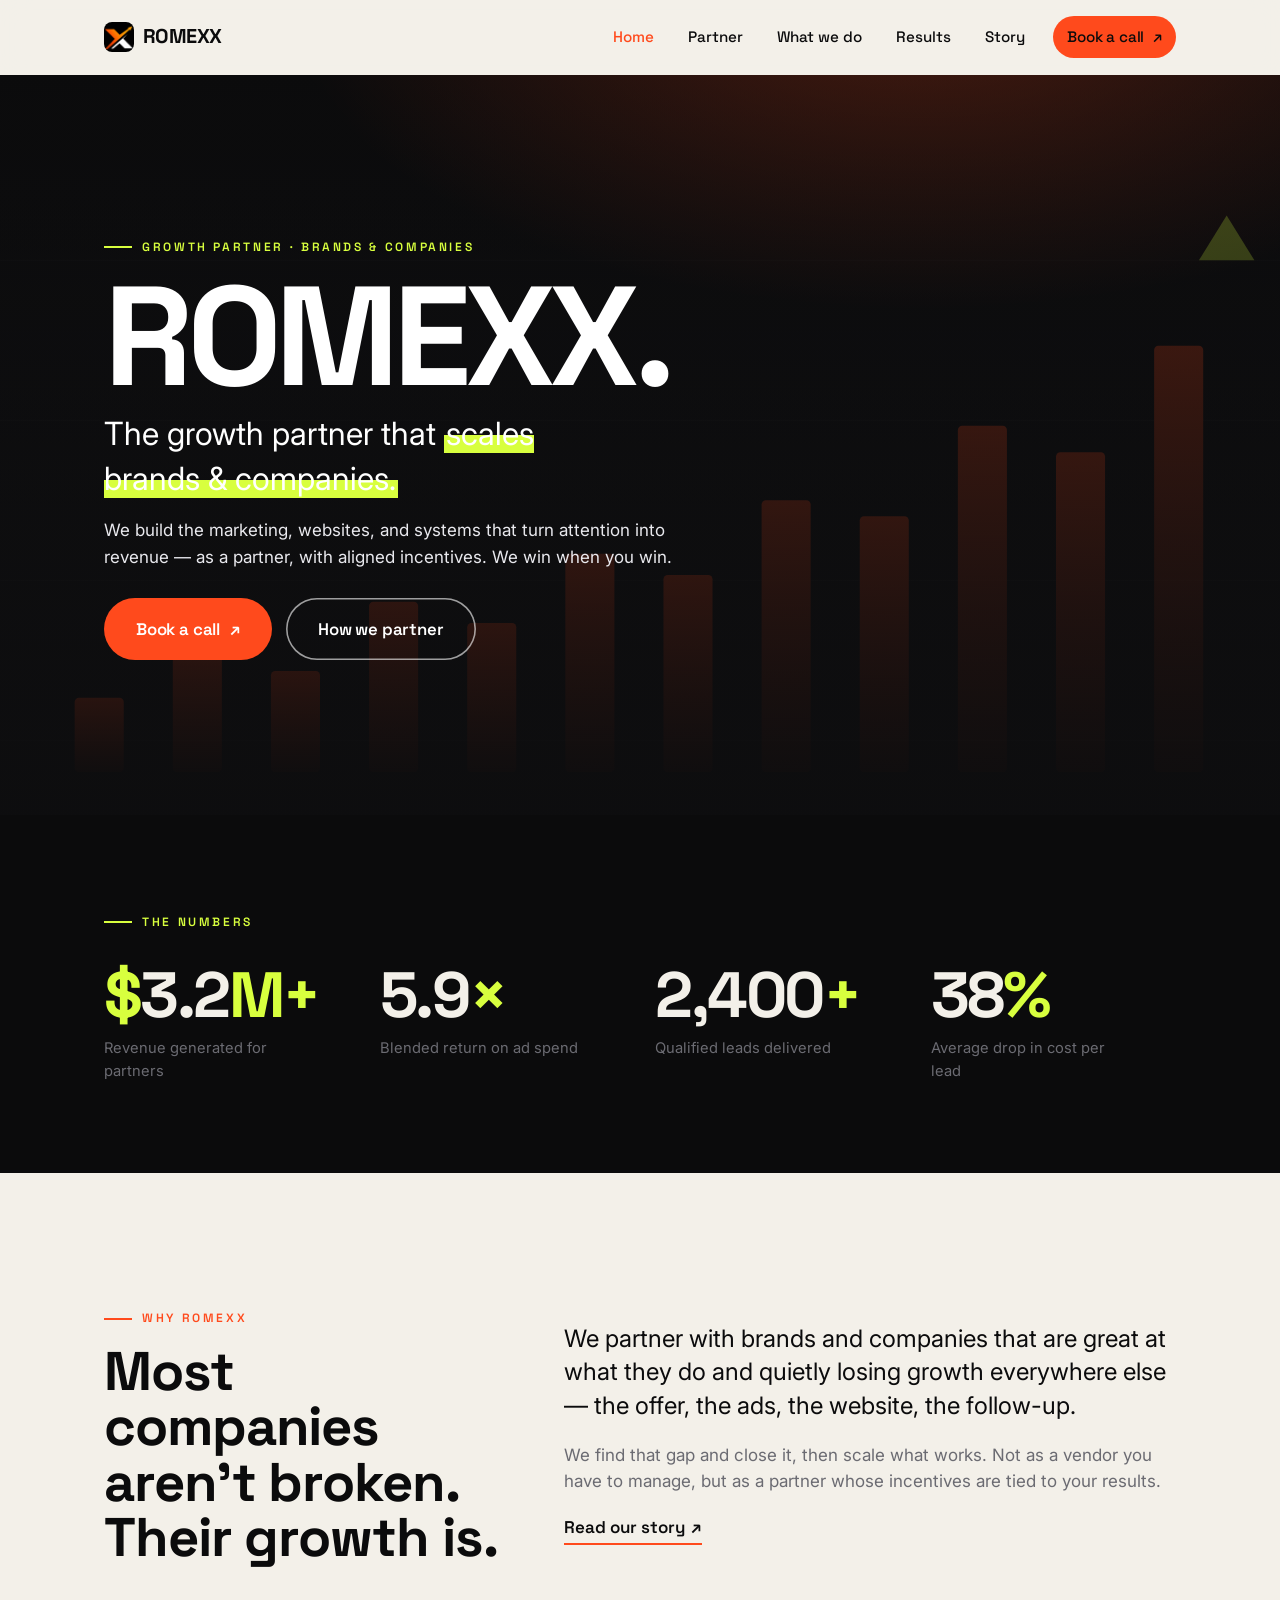
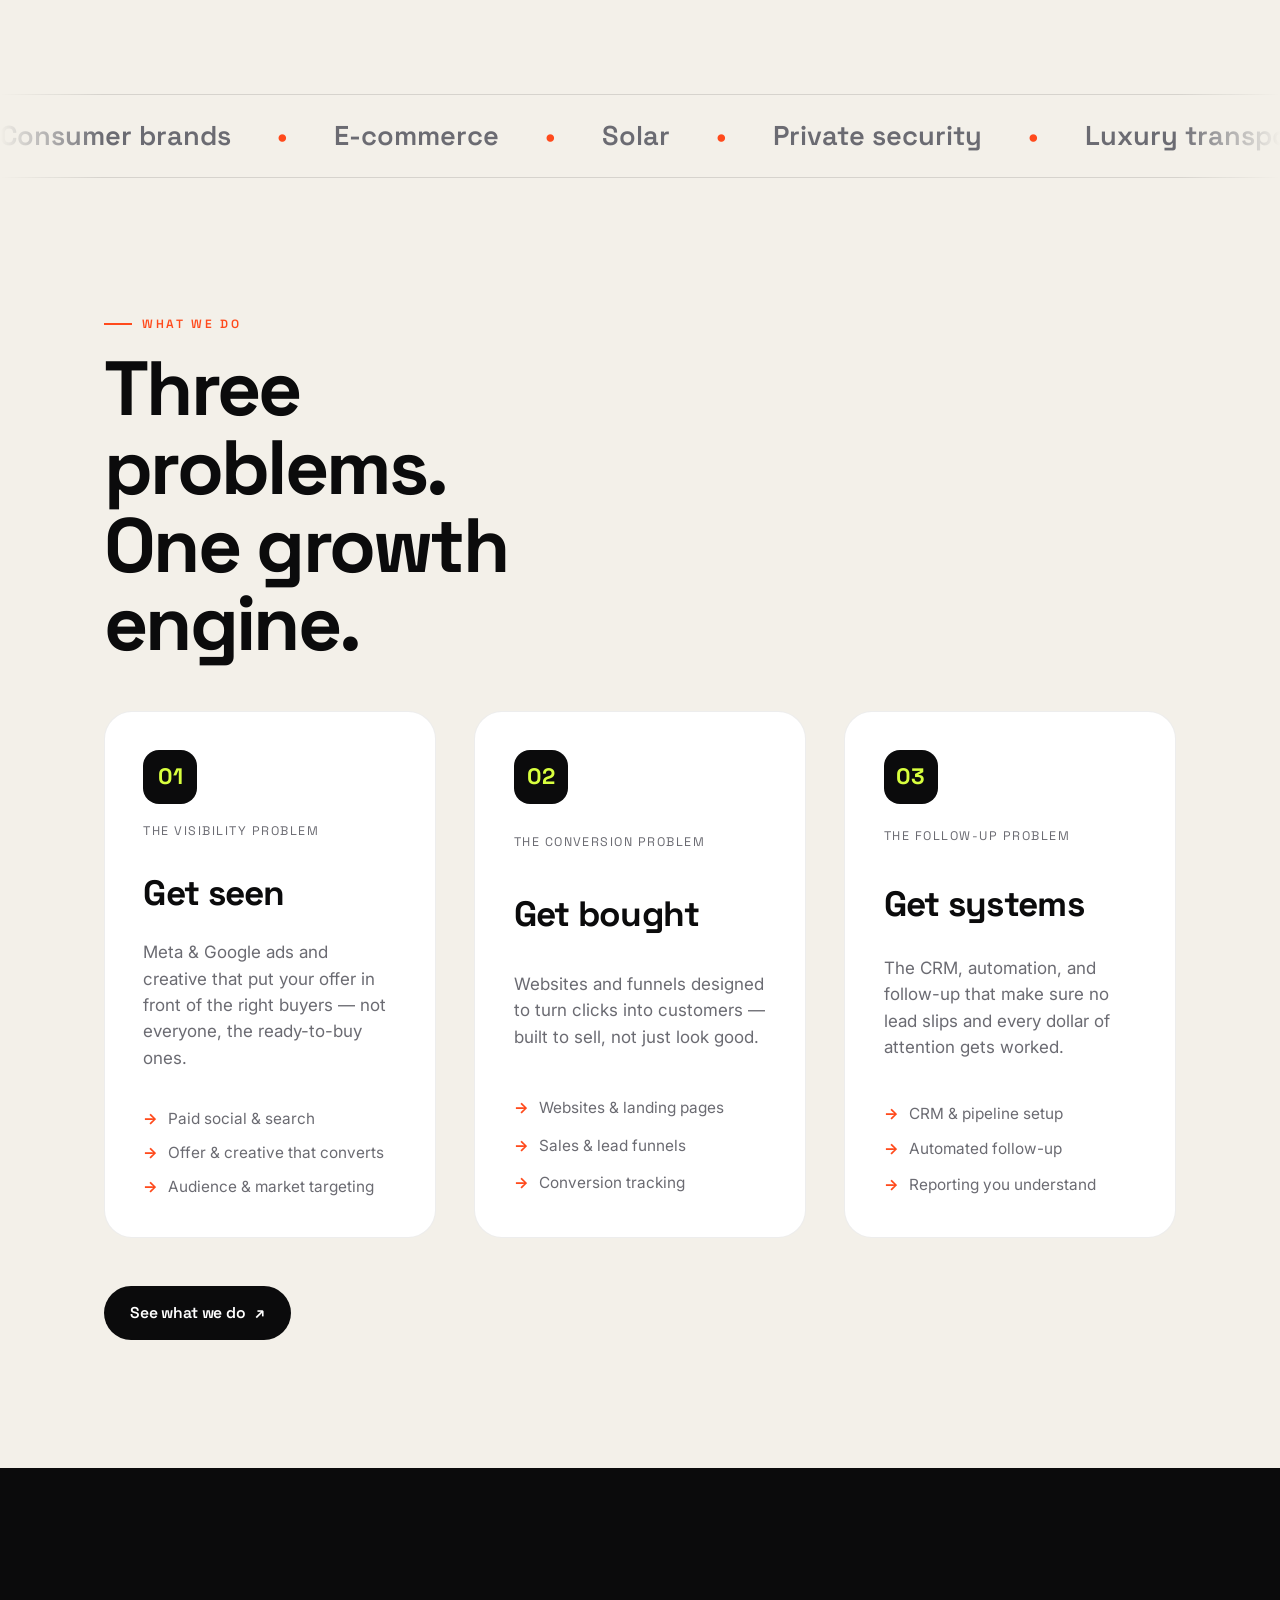
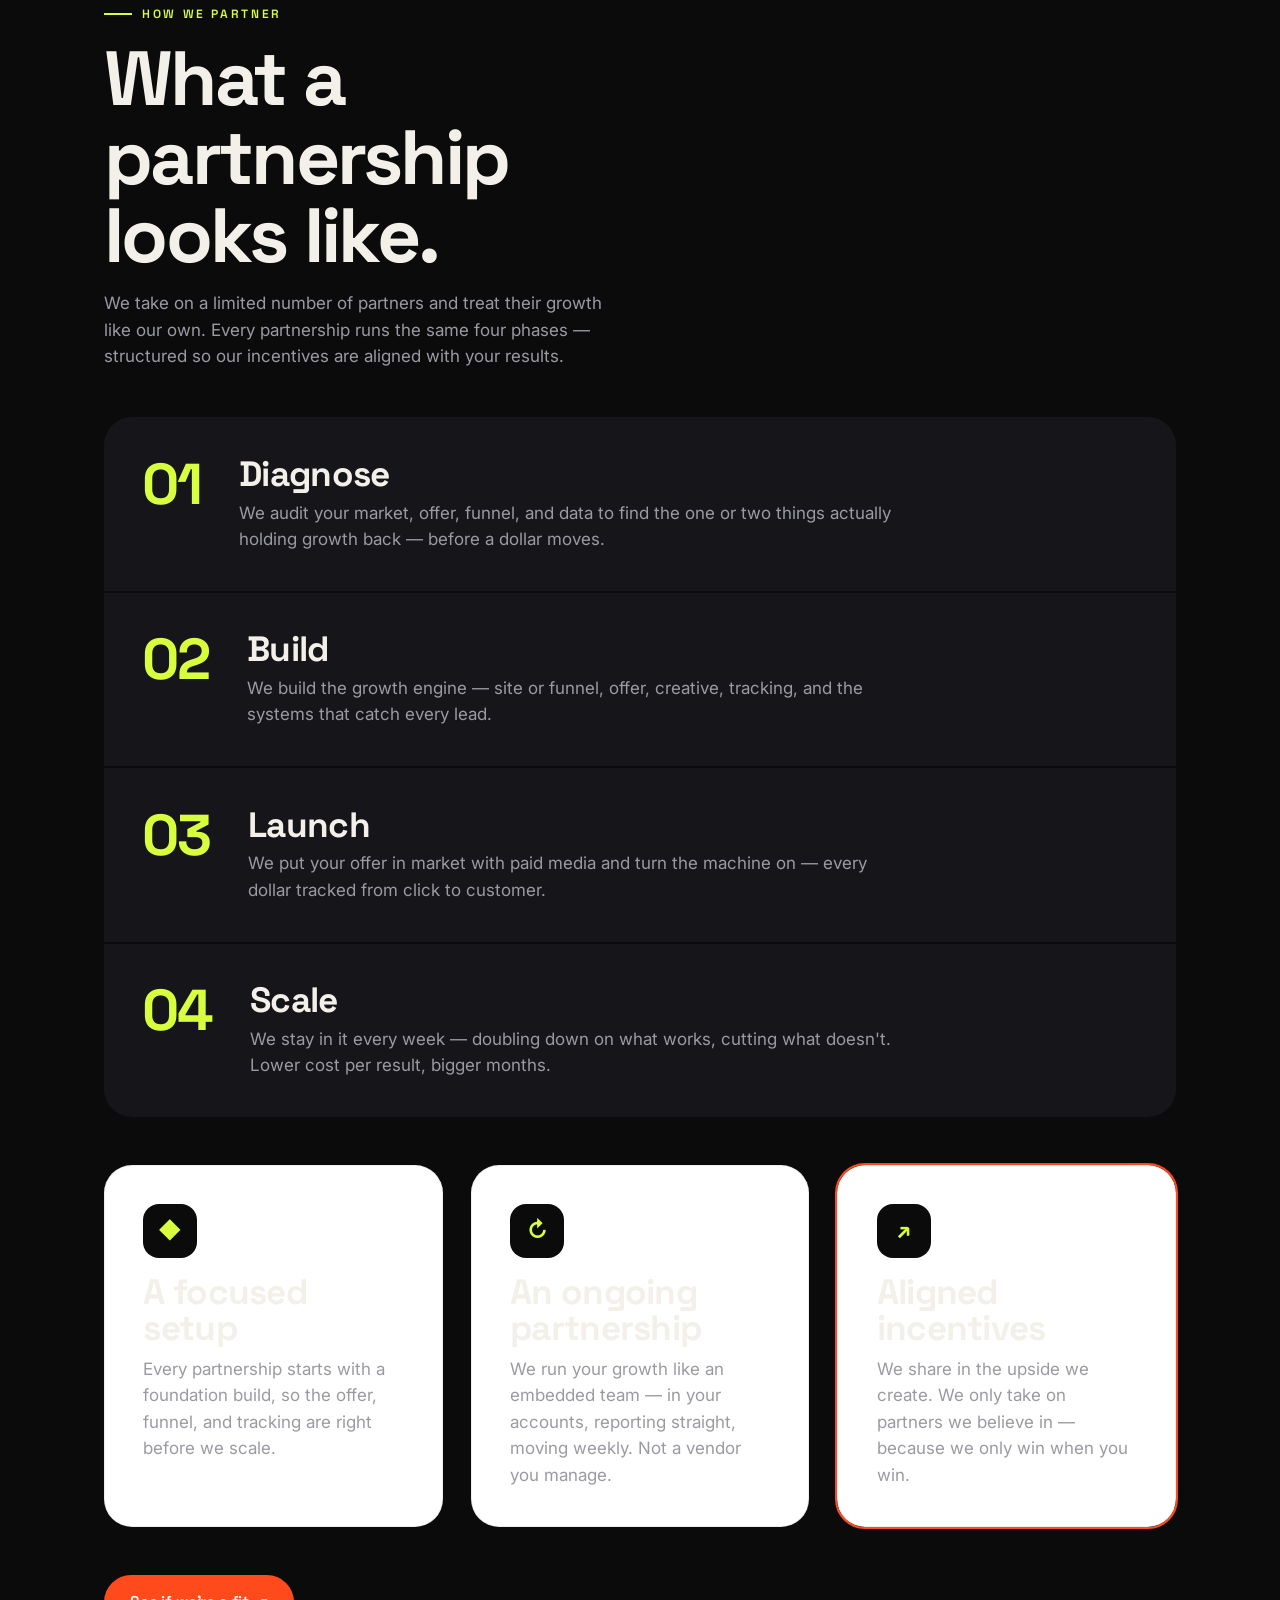
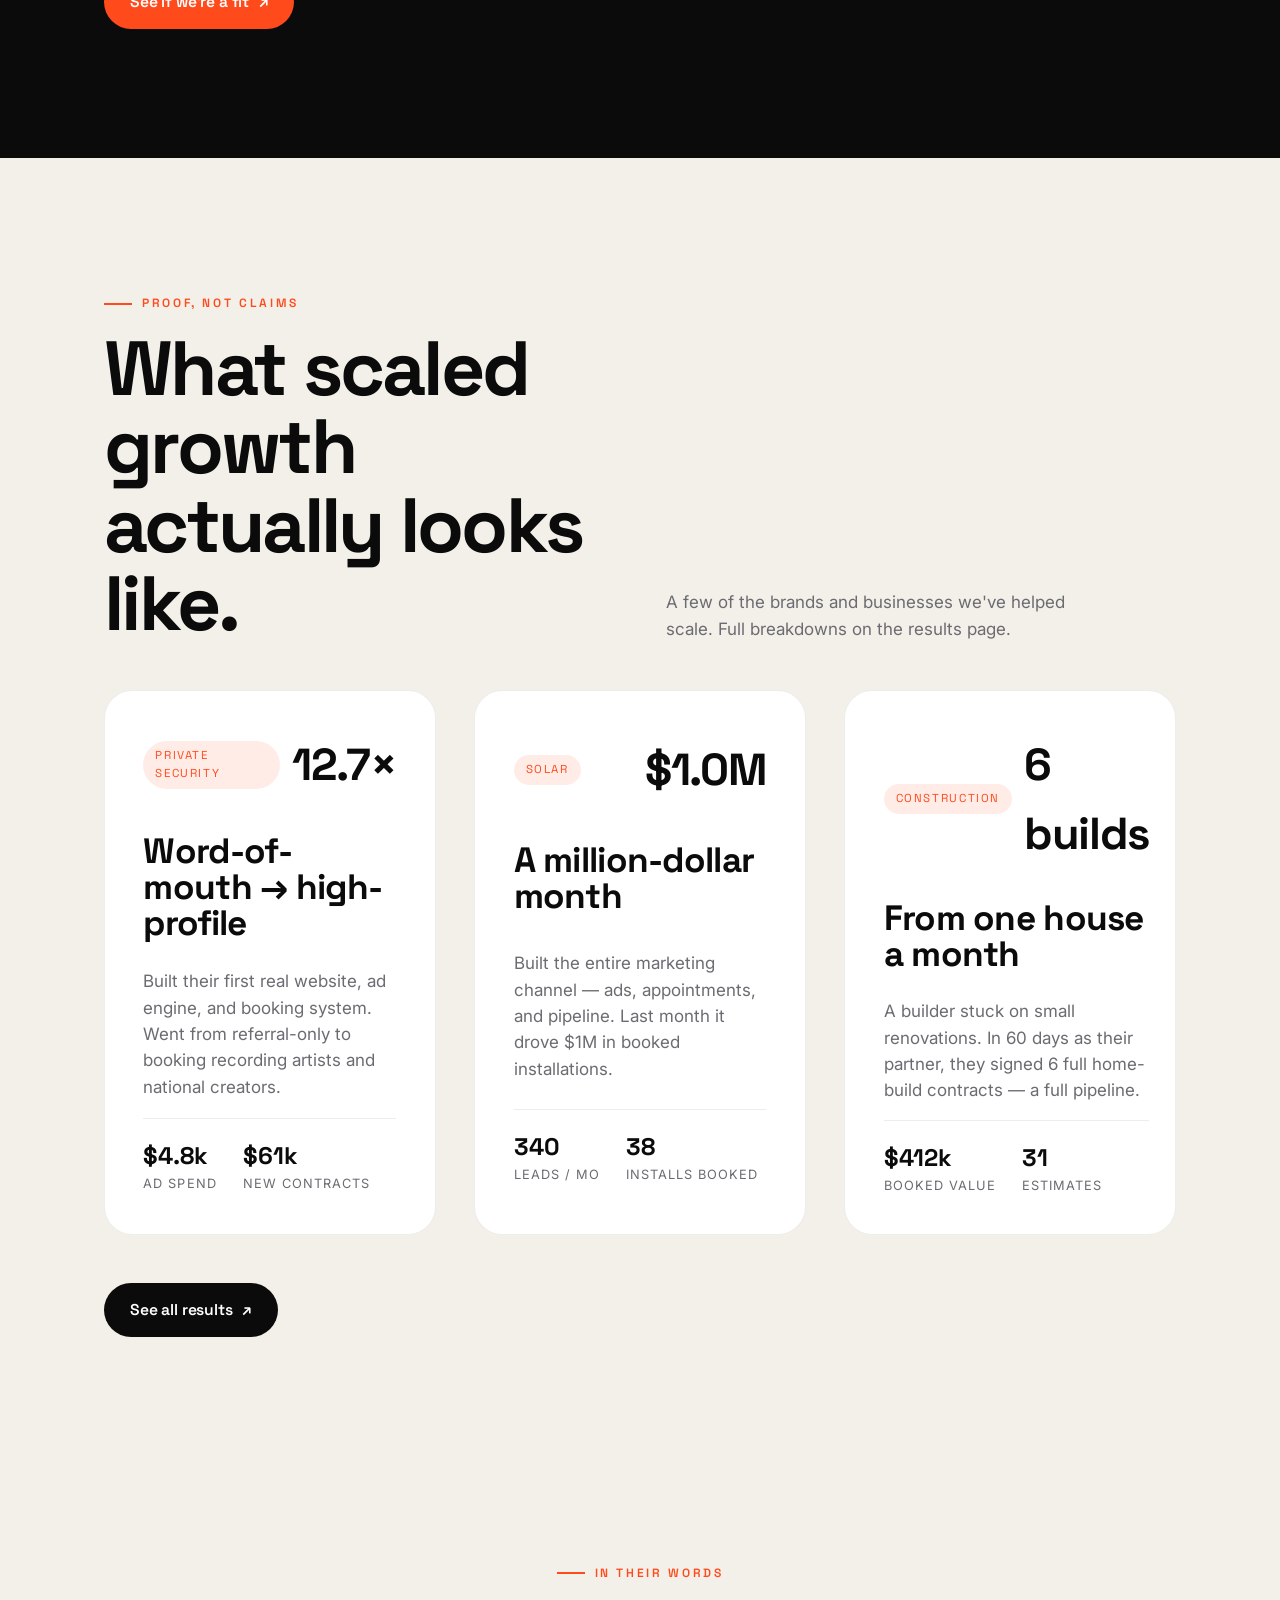
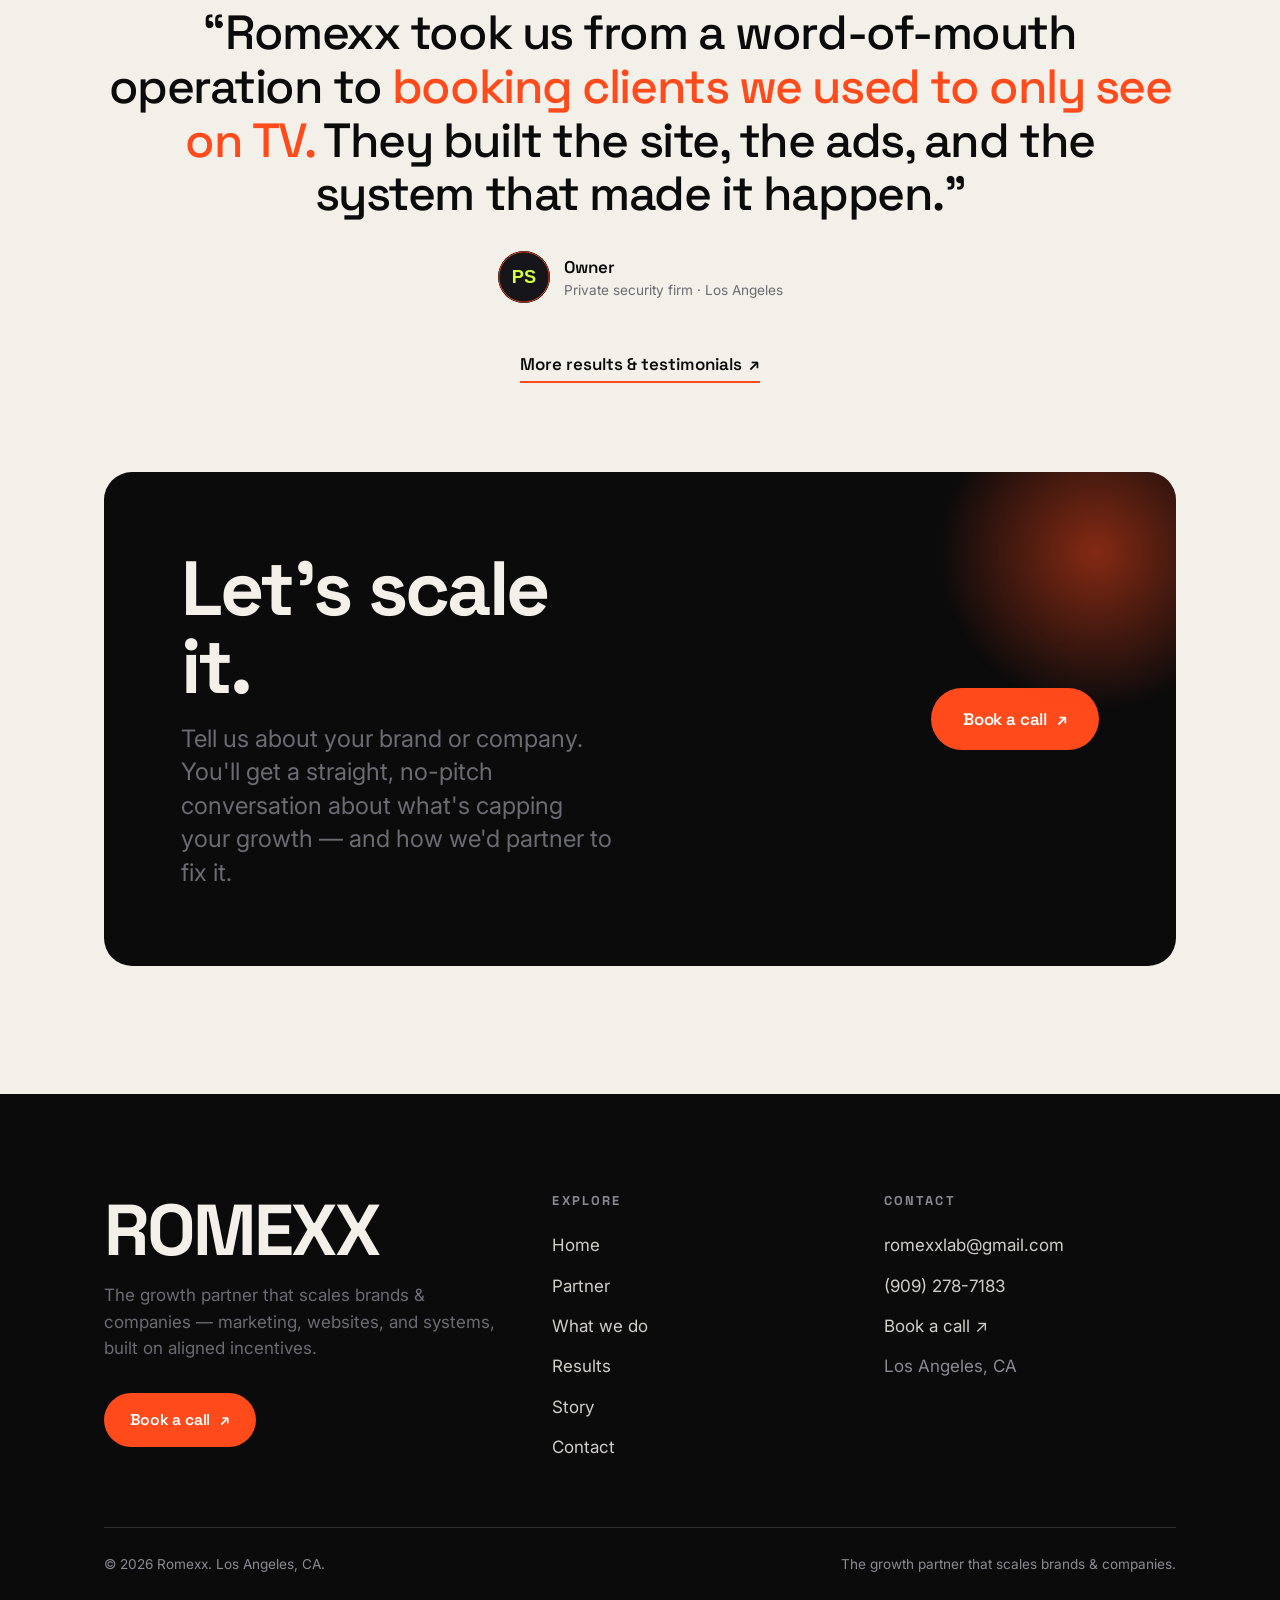
==== index.html @ a9e72a50 "Romexx site — live version for romexxx.com" ====
<!DOCTYPE html>
<html lang="en">
<head>
  <meta charset="UTF-8" />
  <meta name="viewport" content="width=device-width, initial-scale=1.0, viewport-fit=cover" />
  <title>Romexx — The Growth Partner That Scales Brands &amp; Companies</title>
  <meta name="description" content="Romexx is a growth partner that scales brands and companies — the marketing, websites, and systems that turn attention into revenue. Built on aligned incentives: we win when you win.">
  <meta name="keywords" content="Romexx, scaling brands and companies, growth partner, marketing partner, brand scaling, growth agency alternative, Los Angeles">
  <link rel="canonical" href="https://romexx.com/">
  <meta property="og:title" content="Romexx — The Growth Partner That Scales Brands &amp; Companies">
  <meta property="og:description" content="We build the marketing, websites, and systems that turn attention into revenue. Aligned incentives — we win when you win.">
  <meta property="og:type" content="website">
  <meta property="og:url" content="https://romexx.com/">
  <meta property="og:image" content="assets/receipt-2.svg">
  <meta name="twitter:card" content="summary_large_image">
  <link rel="icon" type="image/png" sizes="32x32" href="assets/favicon-32.png"><link rel="icon" type="image/png" sizes="512x512" href="assets/favicon-512.png"><link rel="apple-touch-icon" href="assets/apple-touch-icon.png">
  <link rel="preconnect" href="https://fonts.googleapis.com">
  <link rel="preconnect" href="https://fonts.gstatic.com" crossorigin>
  <link href="https://fonts.googleapis.com/css2?family=Space+Grotesk:wght@400;500;600;700&family=Inter:wght@400;500;600&display=swap" rel="stylesheet">
  <link rel="stylesheet" href="styles.css">
  <script type="application/ld+json">
  {"@context":"https://schema.org","@type":"Organization","name":"Romexx","alternateName":"Romexx Growth","url":"https://romexx.com","description":"Romexx is a growth partner that scales brands and companies with marketing, websites, and systems built on aligned incentives.","email":"romexxlab@gmail.com","founder":{"@type":"Person","name":"Roman Toilolo"},"areaServed":"United States","address":{"@type":"PostalAddress","addressLocality":"Los Angeles","addressRegion":"CA","addressCountry":"US"}}
  </script>
</head>
<body>
<div id="preloader"><div class="pl-x"><span class="pl-ring"></span><span class="pl-ring two"></span><img class="pl-mark" src="assets/logo-x.png" alt="Romexx"></div></div>

  <!-- ===== NAV ===== -->
  <header class="nav">
    <div class="nav-inner">
      <a class="brand" href="index.html"><img class="brand-x" src="assets/logo-x.png" alt="">ROMEXX</a>
      <nav class="nav-links" aria-label="Primary">
        <a href="index.html" class="active">Home</a>
        <a href="#partner">Partner</a>
        <a href="work.html">What we do</a>
        <a href="results.html">Results</a>
        <a href="story.html">Story</a>
        <a href="contact.html" class="btn nav-cta">Book a call <span class="arw">↗</span></a>
      </nav>
      <button class="nav-toggle" aria-label="Open menu" aria-expanded="false"><span></span><span></span><span></span></button>
    </div>
  </header>

  <!-- ===== HERO (video-ready, company front) ===== -->
  <section class="hero-v">
    <div class="hero-chart" aria-hidden="true">
      <svg viewBox="0 0 1200 700" preserveAspectRatio="xMidYMax slice">
        <defs><linearGradient id="hcbar" x1="0" y1="0" x2="0" y2="1"><stop offset="0" stop-color="#FF4A1C"/><stop offset="1" stop-color="#FF4A1C" stop-opacity=".12"/></linearGradient></defs>
        <g class="hc-grid"><line x1="0" y1="180" x2="1200" y2="180"/><line x1="0" y1="330" x2="1200" y2="330"/><line x1="0" y1="480" x2="1200" y2="480"/><line x1="0" y1="630" x2="1200" y2="630"/></g>
        <g fill="url(#hcbar)">
          <rect class="hc-bar" style="animation-delay:0s" x="70" y="590" width="46" height="70" rx="4"/>
          <rect class="hc-bar" style="animation-delay:.12s" x="162" y="545" width="46" height="115" rx="4"/>
          <rect class="hc-bar" style="animation-delay:.24s" x="254" y="565" width="46" height="95" rx="4"/>
          <rect class="hc-bar" style="animation-delay:.36s" x="346" y="500" width="46" height="160" rx="4"/>
          <rect class="hc-bar" style="animation-delay:.1s" x="438" y="520" width="46" height="140" rx="4"/>
          <rect class="hc-bar" style="animation-delay:.22s" x="530" y="455" width="46" height="205" rx="4"/>
          <rect class="hc-bar" style="animation-delay:.34s" x="622" y="475" width="46" height="185" rx="4"/>
          <rect class="hc-bar" style="animation-delay:.16s" x="714" y="405" width="46" height="255" rx="4"/>
          <rect class="hc-bar" style="animation-delay:.28s" x="806" y="420" width="46" height="240" rx="4"/>
          <rect class="hc-bar" style="animation-delay:.4s" x="898" y="335" width="46" height="325" rx="4"/>
          <rect class="hc-bar" style="animation-delay:.2s" x="990" y="360" width="46" height="300" rx="4"/>
          <rect class="hc-bar" style="animation-delay:.32s" x="1082" y="260" width="46" height="400" rx="4"/>
        </g>
        <polyline class="hc-line" points="60,560 250,500 440,515 630,430 820,355 1010,265 1150,170"/>
        <polygon class="hc-arrow" points="1150,138 1176,180 1124,180"/>
        <circle class="hc-dot" cx="1150" cy="170" r="9"/>
      </svg>
    </div>
    <div class="veil"></div>
    <div class="wrap">
      <span class="eyebrow on-dark reveal">Growth partner · brands &amp; companies</span>
      <h1 class="display reveal d1" style="margin:16px 0 10px"><span class="hero-name">ROMEXX.</span></h1>
      <p class="lead reveal d2" style="max-width:24ch;font-size:clamp(1.3rem,2.6vw,2rem)">The growth partner that <mark>scales brands &amp; companies.</mark></p>
      <p class="muted reveal d2" style="max-width:52ch;margin-top:16px">We build the marketing, websites, and systems that turn attention into revenue — as a partner, with aligned incentives. We win when you win.</p>
      <div class="hero-cta reveal d3" style="margin-top:28px">
        <a href="contact.html" class="btn btn-lg">Book a call <span class="arw">↗</span></a>
        <a href="#partner" class="btn btn-ghost btn-lg">How we partner</a>
      </div>
    </div>
  </section>

  <!-- ===== STATS ===== -->
  <section class="section-sm dark">
    <div class="wrap">
      <p class="eyebrow on-dark reveal">The numbers</p>
      <div class="stats-row mt-m">
        <div class="stat reveal"><div class="num"><span class="unit">$</span><span data-count="3.2">0</span><span class="unit">M+</span></div><div class="label">Revenue generated for partners</div></div>
        <div class="stat reveal d1"><div class="num"><span data-count="5.9">0</span><span class="unit">×</span></div><div class="label">Blended return on ad spend</div></div>
        <div class="stat reveal d2"><div class="num"><span data-count="2400">0</span><span class="unit">+</span></div><div class="label">Qualified leads delivered</div></div>
        <div class="stat reveal d3"><div class="num"><span data-count="38">0</span><span class="unit">%</span></div><div class="label">Average drop in cost per lead</div></div>
      </div>
    </div>
  </section>

  <!-- ===== WHY ===== -->
  <section class="section" id="what">
    <div class="wrap two-col narrow-left">
      <div class="reveal">
        <span class="eyebrow">Why Romexx</span>
        <h2 class="h-lg mt-s">Most companies aren't broken. Their growth is.</h2>
      </div>
      <div class="reveal d1 stack">
        <p class="lead">We partner with brands and companies that are great at what they do and quietly losing growth everywhere else — the offer, the ads, the website, the follow-up.</p>
        <p class="muted">We find that gap and close it, then scale what works. Not as a vendor you have to manage, but as a partner whose incentives are tied to your results.</p>
        <a href="story.html" class="link-underline">Read our story <span class="arw">↗</span></a>
      </div>
    </div>
  </section>

  <!-- ===== INDUSTRIES MARQUEE ===== -->
  <div class="marquee">
    <div class="marquee-track">
      <span>Consumer brands</span><span>E-commerce</span><span>Solar</span><span>Private security</span><span>Luxury transport</span><span>Construction</span><span>Coaching &amp; experts</span><span>Home services</span><span>Med spas</span>
    </div>
  </div>

  <!-- ===== SERVICES ===== -->
  <section class="section">
    <div class="wrap">
      <div class="reveal" style="max-width:44ch">
        <span class="eyebrow">What we do</span>
        <h2 class="h-xl mt-s">Three problems. One growth engine.</h2>
      </div>
      <div class="grid mt-l" style="grid-template-columns:repeat(3,1fr)">
        <article class="card pillar reveal">
          <div class="pillar-icon">01</div>
          <span class="tag">The visibility problem</span>
          <h3 class="h-md">Get seen</h3>
          <p class="muted">Meta &amp; Google ads and creative that put your offer in front of the right buyers — not everyone, the ready-to-buy ones.</p>
          <ul class="card-list"><li>Paid social &amp; search</li><li>Offer &amp; creative that converts</li><li>Audience &amp; market targeting</li></ul>
        </article>
        <article class="card pillar reveal d1">
          <div class="pillar-icon">02</div>
          <span class="tag">The conversion problem</span>
          <h3 class="h-md">Get bought</h3>
          <p class="muted">Websites and funnels designed to turn clicks into customers — built to sell, not just look good.</p>
          <ul class="card-list"><li>Websites &amp; landing pages</li><li>Sales &amp; lead funnels</li><li>Conversion tracking</li></ul>
        </article>
        <article class="card pillar reveal d2">
          <div class="pillar-icon">03</div>
          <span class="tag">The follow-up problem</span>
          <h3 class="h-md">Get systems</h3>
          <p class="muted">The CRM, automation, and follow-up that make sure no lead slips and every dollar of attention gets worked.</p>
          <ul class="card-list"><li>CRM &amp; pipeline setup</li><li>Automated follow-up</li><li>Reporting you understand</li></ul>
        </article>
      </div>
      <div class="mt-l reveal"><a href="work.html" class="btn btn-dark">See what we do <span class="arw">↗</span></a></div>
    </div>
  </section>

  <!-- ===== HOW WE PARTNER (phases + model) ===== -->
  <section class="section dark" id="partner">
    <div class="wrap">
      <div class="reveal" style="max-width:46ch">
        <span class="eyebrow on-dark">How we partner</span>
        <h2 class="h-xl mt-s">What a partnership looks like.</h2>
        <p class="muted mt-s">We take on a limited number of partners and treat their growth like our own. Every partnership runs the same four phases — structured so our incentives are aligned with your results.</p>
      </div>

      <div class="steps mt-l reveal">
        <div class="step"><div class="st-num">01</div><div><h3 class="h-md">Diagnose</h3><p class="muted maxw-60">We audit your market, offer, funnel, and data to find the one or two things actually holding growth back — before a dollar moves.</p></div></div>
        <div class="step"><div class="st-num">02</div><div><h3 class="h-md">Build</h3><p class="muted maxw-60">We build the growth engine — site or funnel, offer, creative, tracking, and the systems that catch every lead.</p></div></div>
        <div class="step"><div class="st-num">03</div><div><h3 class="h-md">Launch</h3><p class="muted maxw-60">We put your offer in market with paid media and turn the machine on — every dollar tracked from click to customer.</p></div></div>
        <div class="step"><div class="st-num">04</div><div><h3 class="h-md">Scale</h3><p class="muted maxw-60">We stay in it every week — doubling down on what works, cutting what doesn't. Lower cost per result, bigger months.</p></div></div>
      </div>

      <div class="partner-cards mt-l reveal">
        <article class="card"><div class="pillar-icon">◆</div><h3 class="h-md mt-s">A focused setup</h3><p class="muted">Every partnership starts with a foundation build, so the offer, funnel, and tracking are right before we scale.</p></article>
        <article class="card"><div class="pillar-icon">↻</div><h3 class="h-md mt-s">An ongoing partnership</h3><p class="muted">We run your growth like an embedded team — in your accounts, reporting straight, moving weekly. Not a vendor you manage.</p></article>
        <article class="card" style="outline:2px solid var(--accent)"><div class="pillar-icon">↗</div><h3 class="h-md mt-s">Aligned incentives</h3><p class="muted">We share in the upside we create. We only take on partners we believe in — because we only win when you win.</p></article>
      </div>

      <div class="mt-l reveal"><a href="contact.html" class="btn">See if we're a fit <span class="arw">↗</span></a></div>
    </div>
  </section>

  <!-- ===== FEATURED RESULTS ===== -->
  <section class="section">
    <div class="wrap">
      <div class="two-col" style="align-items:end">
        <div class="reveal">
          <span class="eyebrow">Proof, not claims</span>
          <h2 class="h-xl mt-s">What scaled growth<br>actually looks like.</h2>
        </div>
        <p class="muted reveal d1" style="max-width:38ch">A few of the brands and businesses we've helped scale. Full breakdowns on the results page.</p>
      </div>

      <div class="grid mt-l" style="grid-template-columns:repeat(3,1fr)">
        <article class="card case reveal">
          <div class="case-top"><span class="badge-cat">Private security</span><span class="roas">12.7×</span></div>
          <h3 class="h-md">Word-of-mouth → high-profile</h3>
          <p class="muted">Built their first real website, ad engine, and booking system. Went from referral-only to booking recording artists and national creators.</p>
          <div class="case-metrics"><div class="m"><div class="k">$4.8k</div><div class="l">Ad spend</div></div><div class="m"><div class="k">$61k</div><div class="l">New contracts</div></div></div>
        </article>
        <article class="card case reveal d1">
          <div class="case-top"><span class="badge-cat">Solar</span><span class="roas">$1.0M</span></div>
          <h3 class="h-md">A million-dollar month</h3>
          <p class="muted">Built the entire marketing channel — ads, appointments, and pipeline. Last month it drove $1M in booked installations.</p>
          <div class="case-metrics"><div class="m"><div class="k">340</div><div class="l">Leads / mo</div></div><div class="m"><div class="k">38</div><div class="l">Installs booked</div></div></div>
        </article>
        <article class="card case reveal d2">
          <div class="case-top"><span class="badge-cat">Construction</span><span class="roas">6 builds</span></div>
          <h3 class="h-md">From one house a month</h3>
          <p class="muted">A builder stuck on small renovations. In 60 days as their partner, they signed 6 full home-build contracts — a full pipeline.</p>
          <div class="case-metrics"><div class="m"><div class="k">$412k</div><div class="l">Booked value</div></div><div class="m"><div class="k">31</div><div class="l">Estimates</div></div></div>
        </article>
      </div>
      <div class="mt-l reveal"><a href="results.html" class="btn btn-dark">See all results <span class="arw">↗</span></a></div>
    </div>
  </section>

  <!-- ===== TESTIMONIAL HIGHLIGHT ===== -->
  <section class="section-sm">
    <div class="wrap center">
      <p class="eyebrow reveal" style="justify-content:center">In their words</p>
      <blockquote class="quote maxw-60 reveal d1" style="margin:24px auto 0">“Romexx took us from a word-of-mouth operation to <span class="mk">booking clients we used to only see on TV.</span> They built the site, the ads, and the system that made it happen.”</blockquote>
      <div class="testi-who reveal d2" style="justify-content:center;margin-top:30px">
        <span class="av"><img src="assets/mono-1.svg" alt=""></span>
        <div style="text-align:left"><div class="nm">Owner</div><div class="rl">Private security firm · Los Angeles</div></div>
      </div>
      <div class="mt-l reveal"><a href="results.html" class="link-underline">More results &amp; testimonials <span class="arw">↗</span></a></div>
    </div>
  </section>

  <!-- ===== CTA BAND ===== -->
  <section class="section" style="padding-top:0">
    <div class="wrap">
      <div class="cta-band reveal">
        <div class="two-col" style="align-items:center">
          <div>
            <h2 class="h-xl">Let's scale it.</h2>
            <p class="lead muted mt-s" style="max-width:46ch">Tell us about your brand or company. You'll get a straight, no-pitch conversation about what's capping your growth — and how we'd partner to fix it.</p>
          </div>
          <div style="justify-self:end">
            <a href="contact.html" class="btn btn-lg">Book a call <span class="arw">↗</span></a>
          </div>
        </div>
      </div>
    </div>
  </section>

  <!-- ===== FOOTER ===== -->
  <footer class="footer">
    <div class="wrap">
      <div class="footer-top">
        <div class="footer-brand">
          <div class="big">ROMEXX</div>
          <p class="muted maxw-60 mt-s">The growth partner that scales brands &amp; companies — marketing, websites, and systems, built on aligned incentives.</p>
          <a href="contact.html" class="btn mt-m">Book a call <span class="arw">↗</span></a>
        </div>
        <div class="footer-col">
          <h4>Explore</h4>
          <a href="index.html">Home</a>
          <a href="#partner">Partner</a>
          <a href="work.html">What we do</a>
          <a href="results.html">Results</a>
          <a href="story.html">Story</a>
          <a href="contact.html">Contact</a>
        </div>
        <div class="footer-col">
          <h4>Contact</h4>
          <a href="mailto:romexxlab@gmail.com">romexxlab@gmail.com</a>
          <a href="tel:+19092787183">(909) 278-7183</a>
          <a href="contact.html">Book a call ↗</a>
          <span style="display:block;padding:7px 0;color:#8a8a92">Los Angeles, CA</span>
        </div>
      </div>
      <div class="footer-bottom">
        <span>© <span data-year></span> Romexx. Los Angeles, CA.</span>
        <span>The growth partner that scales brands &amp; companies.</span>
      </div>
    </div>
  </footer>

  <script src="script.js"></script>
</body>
</html>
---- styles.css ----
/* =========================================================
   ROMEXX — bold & modern personal brand site
   Design system + shared components
   Theme via CSS variables below (easy to recolor).
   ========================================================= */

:root {
  /* Palette */
  --ink: #0B0B0C;
  --ink-2: #16161A;
  --cream: #F3F0E9;
  --paper: #FFFFFF;
  --accent: #FF4A1C;      /* hot signal orange */
  --accent-ink: #2A0E05;
  --volt: #D8FF3E;        /* lime highlight for numbers */
  --muted: #6B6B72;
  --line: rgba(11,11,12,.12);
  --line-soft: rgba(11,11,12,.07);

  /* Type */
  --display: "Space Grotesk", "Inter", system-ui, sans-serif;
  --body: "Inter", system-ui, -apple-system, Segoe UI, Roboto, sans-serif;

  /* Layout */
  --wrap: 1200px;
  --gutter: clamp(20px, 5vw, 64px);
  --radius: 18px;
  --radius-lg: 28px;

  /* Motion */
  --ease: cubic-bezier(.2, .7, .2, 1);
}

/* ---------- Reset ---------- */
*, *::before, *::after { box-sizing: border-box; }
* { margin: 0; padding: 0; }
html { scroll-behavior: smooth; -webkit-text-size-adjust: 100%; }
body {
  font-family: var(--body);
  background: var(--cream);
  color: var(--ink);
  line-height: 1.55;
  font-size: 17px;
  -webkit-font-smoothing: antialiased;
  text-rendering: optimizeLegibility;
  overflow-x: hidden;
}
img { max-width: 100%; display: block; }
a { color: inherit; text-decoration: none; }
button { font: inherit; cursor: pointer; border: none; background: none; color: inherit; }
ul { list-style: none; }
::selection { background: var(--accent); color: #fff; }

/* ---------- Typography ---------- */
h1, h2, h3, h4 { font-family: var(--display); font-weight: 700; line-height: 1.02; letter-spacing: -0.02em; }
.eyebrow {
  font-family: var(--display);
  font-size: 12px; font-weight: 600;
  letter-spacing: .22em; text-transform: uppercase;
  color: var(--accent);
  display: inline-flex; align-items: center; gap: 10px;
}
.eyebrow::before { content: ""; width: 28px; height: 2px; background: var(--accent); display: inline-block; }
.eyebrow.on-dark { color: var(--volt); }
.eyebrow.on-dark::before { background: var(--volt); }

.display {
  font-size: clamp(3.2rem, 11vw, 9.5rem);
  line-height: .92;
  letter-spacing: -0.045em;
}
.h-xl { font-size: clamp(2.4rem, 6vw, 5rem); letter-spacing: -0.035em; }
.h-lg { font-size: clamp(2rem, 4.4vw, 3.4rem); }
.h-md { font-size: clamp(1.5rem, 3vw, 2.2rem); }
.lead { font-size: clamp(1.1rem, 2vw, 1.5rem); line-height: 1.4; color: var(--ink); }
.muted { color: var(--muted); }
.accent-text { color: var(--accent); }
mark { background: linear-gradient(180deg, transparent 55%, var(--volt) 55%); color: inherit; padding: 0 .05em; }

/* ---------- Layout helpers ---------- */
.wrap { max-width: var(--wrap); margin-inline: auto; padding-inline: var(--gutter); }
.section { padding-block: clamp(64px, 10vw, 140px); }
.section-sm { padding-block: clamp(48px, 7vw, 90px); }
.center { text-align: center; }
.stack > * + * { margin-top: 1.2rem; }
.grid { display: grid; gap: clamp(20px, 3vw, 40px); }
.divider { height: 1px; background: var(--line); border: 0; }

/* Dark section */
.dark { background: var(--ink); color: var(--cream); }
.dark .muted { color: #9a9aa2; }
.dark .divider { background: rgba(255,255,255,.14); }
.dark a.link-underline { color: var(--cream); }

/* ---------- Buttons ---------- */
.btn {
  display: inline-flex; align-items: center; gap: .6em;
  font-family: var(--display); font-weight: 600; font-size: .98rem;
  letter-spacing: -0.01em;
  padding: 15px 26px; border-radius: 100px;
  background: var(--accent); color: #fff;
  transition: transform .25s var(--ease), box-shadow .25s var(--ease), background .25s;
  will-change: transform;
}
.btn:hover { transform: translateY(-2px); box-shadow: 0 12px 30px rgba(255,74,28,.35); }
.btn .arw { transition: transform .25s var(--ease); }
.btn:hover .arw { transform: translate(3px,-3px); }
.btn-dark { background: var(--ink); color: #fff; }
.btn-dark:hover { box-shadow: 0 12px 30px rgba(11,11,12,.3); }
.btn-ghost {
  background: transparent; color: var(--ink);
  box-shadow: inset 0 0 0 1.5px var(--ink);
}
.btn-ghost:hover { background: var(--ink); color: var(--cream); box-shadow: none; }
.dark .btn-ghost { color: var(--cream); box-shadow: inset 0 0 0 1.5px rgba(255,255,255,.5); }
.dark .btn-ghost:hover { background: var(--cream); color: var(--ink); box-shadow: none; }
.btn-lg { padding: 18px 32px; font-size: 1.05rem; }

.link-underline {
  display: inline-flex; align-items: center; gap: .4em;
  font-family: var(--display); font-weight: 600;
  border-bottom: 2px solid var(--accent); padding-bottom: 3px;
  transition: gap .25s var(--ease), color .2s;
}
.link-underline:hover { gap: .8em; color: var(--accent); }

/* ---------- Navigation ---------- */
.nav {
  position: sticky; top: 0; z-index: 100;
  background: color-mix(in srgb, var(--cream) 78%, transparent);
  backdrop-filter: blur(14px) saturate(1.2);
  -webkit-backdrop-filter: blur(14px) saturate(1.2);
  border-bottom: 1px solid transparent;
  transition: border-color .3s, background .3s;
}
.nav.scrolled { border-color: var(--line); }
.nav-inner {
  max-width: var(--wrap); margin-inline: auto;
  padding: 16px var(--gutter);
  display: flex; align-items: center; justify-content: space-between;
}
.brand { font-family: var(--display); font-weight: 700; font-size: 1.25rem; letter-spacing: -0.03em; display: flex; align-items: center; gap: 9px; }
.brand .dot { width: 10px; height: 10px; border-radius: 50%; background: var(--accent); display: inline-block; }
.nav-links { display: flex; align-items: center; gap: 6px; }
.nav-links a {
  font-family: var(--display); font-weight: 500; font-size: .95rem;
  padding: 9px 14px; border-radius: 100px; color: var(--ink);
  transition: background .2s, color .2s;
}
.nav-links a:hover { background: rgba(11,11,12,.06); }
.nav-links a.active { color: var(--accent); }
.nav-cta { margin-left: 8px; }
.nav-toggle { display: none; width: 44px; height: 44px; border-radius: 12px; position: relative; }
.nav-toggle span { position: absolute; left: 11px; right: 11px; height: 2px; background: var(--ink); transition: transform .3s var(--ease), opacity .2s; }
.nav-toggle span:nth-child(1) { top: 16px; }
.nav-toggle span:nth-child(2) { top: 22px; }
.nav-toggle span:nth-child(3) { top: 28px; }
.nav-toggle.open span:nth-child(1) { transform: translateY(6px) rotate(45deg); }
.nav-toggle.open span:nth-child(2) { opacity: 0; }
.nav-toggle.open span:nth-child(3) { transform: translateY(-6px) rotate(-45deg); }

@media (max-width: 860px) {
  .nav-toggle { display: block; }
  .nav-links {
    position: fixed; inset: 0 0 0 auto; width: min(78vw, 340px);
    flex-direction: column; align-items: stretch; justify-content: center; gap: 4px;
    background: var(--ink); color: var(--cream);
    padding: 40px 30px;
    transform: translateX(100%); transition: transform .4s var(--ease);
    box-shadow: -30px 0 80px rgba(0,0,0,.4);
  }
  .nav-links.open { transform: translateX(0); }
  .nav-links a { color: var(--cream); font-size: 1.4rem; font-weight: 600; padding: 14px 12px; }
  .nav-links a:hover { background: rgba(255,255,255,.08); }
  .nav-links .btn { margin-top: 14px; justify-content: center; }
  .nav-cta { margin-left: 0; }
}

/* ---------- Hero ---------- */
.hero { position: relative; padding-block: clamp(40px, 7vw, 90px) clamp(50px, 8vw, 110px); overflow: hidden; }
.hero-grid { display: grid; grid-template-columns: 1.15fr .85fr; gap: clamp(24px, 4vw, 60px); align-items: center; }
.hero h1 { margin: 18px 0 20px; }
.hero-name { display: block; }
.hero-sub { max-width: 30ch; }
.hero-cta { display: flex; flex-wrap: wrap; gap: 14px; margin-top: 30px; }
.hero-photo {
  position: relative; border-radius: var(--radius-lg); overflow: hidden;
  aspect-ratio: 4/5; background: var(--ink-2);
  box-shadow: 0 30px 70px rgba(11,11,12,.22);
}
.hero-photo img { width: 100%; height: 100%; object-fit: cover; }
.hero-badge {
  position: absolute; left: 18px; bottom: 18px;
  background: var(--paper); color: var(--ink);
  border-radius: 100px; padding: 10px 18px;
  font-family: var(--display); font-weight: 600; font-size: .85rem;
  display: flex; align-items: center; gap: 8px;
  box-shadow: 0 10px 30px rgba(0,0,0,.15);
}
.hero-badge .pulse { width: 9px; height: 9px; border-radius: 50%; background: #22c55e; box-shadow: 0 0 0 0 rgba(34,197,94,.5); animation: pulse 2s infinite; }
@keyframes pulse { 0%{box-shadow:0 0 0 0 rgba(34,197,94,.5)} 70%{box-shadow:0 0 0 10px rgba(34,197,94,0)} 100%{box-shadow:0 0 0 0 rgba(34,197,94,0)} }
@media (max-width: 860px) {
  .hero-grid { grid-template-columns: 1fr; }
  .hero-photo { order: -1; aspect-ratio: 3/4; max-height: 60vh; margin-inline: auto; width: 100%; }
}

/* Scroll cue */
.scroll-cue { display: inline-flex; align-items: center; gap: 10px; margin-top: 40px; font-family: var(--display); font-size: .8rem; letter-spacing: .18em; text-transform: uppercase; color: var(--muted); }
.scroll-cue .bar { width: 46px; height: 2px; background: var(--muted); position: relative; overflow: hidden; }
.scroll-cue .bar::after { content:""; position: absolute; inset: 0; width: 40%; background: var(--accent); animation: slide 1.8s var(--ease) infinite; }
@keyframes slide { 0%{transform:translateX(-100%)} 100%{transform:translateX(320%)} }

/* ---------- Stats / counters ---------- */
.stats-row { display: grid; grid-template-columns: repeat(4, 1fr); gap: clamp(16px,2.4vw,32px); }
.stat .num { font-family: var(--display); font-weight: 700; font-size: clamp(2.4rem, 5vw, 4.2rem); line-height: 1; letter-spacing: -0.04em; }
.stat .num .unit { color: var(--accent); }
.dark .stat .num .unit { color: var(--volt); }
.stat .label { margin-top: 10px; font-size: .92rem; color: var(--muted); max-width: 22ch; }
@media (max-width: 720px){ .stats-row { grid-template-columns: repeat(2,1fr); row-gap: 34px; } }

/* ---------- Marquee ---------- */
.marquee { overflow: hidden; border-block: 1px solid var(--line); padding-block: 20px; -webkit-mask-image: linear-gradient(90deg, transparent, #000 8%, #000 92%, transparent); mask-image: linear-gradient(90deg, transparent, #000 8%, #000 92%, transparent); }
.marquee.dark-m { border-color: rgba(255,255,255,.14); }
.marquee-track { display: flex; gap: 46px; width: max-content; animation: marquee 32s linear infinite; }
.marquee:hover .marquee-track { animation-play-state: paused; }
.marquee-track span { font-family: var(--display); font-weight: 600; font-size: clamp(1.1rem,2.4vw,1.7rem); display: inline-flex; align-items: center; gap: 46px; white-space: nowrap; color: var(--muted); }
.marquee-track span::after { content: "•"; color: var(--accent); }
@keyframes marquee { to { transform: translateX(-50%); } }

/* ---------- Cards ---------- */
.card {
  background: var(--paper); border: 1px solid var(--line-soft);
  border-radius: var(--radius-lg); padding: clamp(24px, 3vw, 40px);
  transition: transform .35s var(--ease), box-shadow .35s var(--ease), border-color .3s;
  position: relative; overflow: hidden;
}
.card:hover { transform: translateY(-6px); box-shadow: 0 24px 50px rgba(11,11,12,.12); border-color: transparent; }
.card .idx { font-family: var(--display); font-weight: 700; font-size: 1rem; color: var(--accent); }
.card h3 { margin: 16px 0 10px; }
.card .card-list { margin-top: 18px; display: grid; gap: 10px; }
.card .card-list li { display: flex; gap: 10px; font-size: .96rem; color: var(--muted); }
.card .card-list li::before { content: "→"; color: var(--accent); font-weight: 700; }

.pillar { display: grid; gap: 18px; }
.pillar .tag { font-family: var(--display); font-size: .78rem; letter-spacing: .12em; text-transform: uppercase; color: var(--muted); }
.pillar-icon { width: 54px; height: 54px; border-radius: 16px; background: var(--ink); color: var(--volt); display: grid; place-items: center; font-family: var(--display); font-weight: 700; font-size: 1.4rem; }

/* Case study card */
.case { display: grid; gap: 16px; }
.case-top { display: flex; align-items: center; justify-content: space-between; gap: 12px; }
.case .badge-cat { font-family: var(--display); font-size: .72rem; letter-spacing: .14em; text-transform: uppercase; padding: 6px 12px; border-radius: 100px; background: rgba(255,74,28,.1); color: var(--accent); }
.case .roas { font-family: var(--display); font-weight: 700; font-size: clamp(1.8rem,4vw,2.8rem); letter-spacing: -0.03em; }
.case-metrics { display: flex; gap: 26px; padding-top: 18px; border-top: 1px solid var(--line-soft); }
.case-metrics .m .k { font-family: var(--display); font-weight: 700; font-size: 1.5rem; }
.case-metrics .m .l { font-size: .8rem; color: var(--muted); text-transform: uppercase; letter-spacing: .08em; }

/* ---------- Quote / testimonial ---------- */
.quote { font-family: var(--display); font-weight: 500; font-size: clamp(1.6rem, 4vw, 3rem); line-height: 1.12; letter-spacing: -0.03em; }
.quote .mk { color: var(--accent); }
.testi-card { background: var(--paper); border-radius: var(--radius-lg); padding: clamp(24px,3vw,38px); border: 1px solid var(--line-soft); display: grid; gap: 22px; }
.testi-card p { font-size: 1.08rem; line-height: 1.5; }
.testi-who { display: flex; align-items: center; gap: 14px; }
.testi-who .av { width: 52px; height: 52px; border-radius: 50%; overflow: hidden; background: var(--ink-2); flex: none; }
.testi-who .nm { font-family: var(--display); font-weight: 600; }
.testi-who .rl { font-size: .85rem; color: var(--muted); }
.stars { color: var(--accent); letter-spacing: 2px; }

/* ---------- Before / After slider ---------- */
.ba {
  position: relative; border-radius: var(--radius-lg); overflow: hidden; user-select: none;
  background: var(--ink); color: #fff; aspect-ratio: 16/9; min-height: 320px;
}
.ba-side { position: absolute; inset: 0; display: grid; place-content: center; text-align: center; padding: 30px; gap: 8px; }
.ba-after { background: var(--ink); }
.ba-before { background: #2b0f07; clip-path: inset(0 var(--split, 50%) 0 0); }
.ba-side .tag { font-family: var(--display); font-size: .8rem; letter-spacing: .18em; text-transform: uppercase; opacity: .8; }
.ba-metrics { display: grid; gap: 4px; }
.ba-metrics .big { font-family: var(--display); font-weight: 700; font-size: clamp(1.6rem,4vw,2.6rem); }
.ba-before .big { color: #ff9a80; }
.ba-after .big { color: var(--volt); }
.ba-handle { position: absolute; top: 0; bottom: 0; left: var(--split, 50%); width: 2px; background: #fff; z-index: 3; }
.ba-handle::after { content: "⇆"; position: absolute; top: 50%; left: 50%; transform: translate(-50%,-50%); width: 46px; height: 46px; background: #fff; color: var(--ink); border-radius: 50%; display: grid; place-items: center; font-size: 1.1rem; box-shadow: 0 6px 20px rgba(0,0,0,.3); }
.ba input[type=range] { position: absolute; inset: 0; width: 100%; height: 100%; opacity: 0; cursor: ew-resize; z-index: 4; margin: 0; }

/* ---------- Receipts gallery ---------- */
.receipts { display: grid; grid-template-columns: repeat(3, 1fr); gap: 16px; }
.receipt { border-radius: 16px; overflow: hidden; border: 1px solid var(--line-soft); background: var(--paper); aspect-ratio: 4/3; position: relative; transition: transform .3s var(--ease); }
.receipt:hover { transform: scale(1.02); }
.receipt img { width: 100%; height: 100%; object-fit: cover; }
.receipt .cap { position: absolute; left: 10px; bottom: 10px; background: rgba(11,11,12,.85); color: #fff; font-size: .72rem; padding: 5px 10px; border-radius: 100px; font-family: var(--display); }
@media (max-width: 720px){ .receipts { grid-template-columns: repeat(2,1fr); } }

/* ---------- Process steps ---------- */
.steps { display: grid; gap: 2px; border-radius: var(--radius-lg); overflow: hidden; }
.step { background: var(--paper); padding: clamp(24px,3vw,40px); display: grid; grid-template-columns: auto 1fr; gap: clamp(18px,3vw,44px); align-items: start; transition: background .3s; }
.step:hover { background: #fff; }
.dark .step { background: var(--ink-2); }
.step .st-num { font-family: var(--display); font-weight: 700; font-size: clamp(2.2rem,5vw,3.6rem); color: var(--accent); line-height: 1; letter-spacing: -0.04em; }
.dark .step .st-num { color: var(--volt); }
.step h3 { margin-bottom: 8px; }
@media (max-width: 620px){ .step { grid-template-columns: 1fr; gap: 10px; } }

/* ---------- FAQ ---------- */
.faq-item { border-bottom: 1px solid var(--line); }
.faq-q { width: 100%; text-align: left; display: flex; align-items: center; justify-content: space-between; gap: 20px; padding: 26px 0; font-family: var(--display); font-weight: 600; font-size: clamp(1.05rem, 2vw, 1.35rem); }
.faq-q .ic { flex: none; width: 34px; height: 34px; border-radius: 50%; border: 1.5px solid var(--line); display: grid; place-items: center; position: relative; transition: background .3s, border-color .3s, color .3s; }
.faq-q .ic::before, .faq-q .ic::after { content: ""; position: absolute; background: currentColor; }
.faq-q .ic::before { width: 13px; height: 2px; }
.faq-q .ic::after { width: 2px; height: 13px; transition: transform .3s var(--ease); }
.faq-item.open .faq-q .ic { background: var(--accent); border-color: var(--accent); color: #fff; }
.faq-item.open .faq-q .ic::after { transform: rotate(90deg); opacity: 0; }
.faq-a { overflow: hidden; max-height: 0; transition: max-height .4s var(--ease); }
.faq-a p { padding: 0 0 26px; color: var(--muted); max-width: 62ch; }

/* ---------- CTA band ---------- */
.cta-band { background: var(--ink); color: var(--cream); border-radius: var(--radius-lg); padding: clamp(40px, 6vw, 84px); position: relative; overflow: hidden; }
.cta-band::after { content: ""; position: absolute; right: -80px; top: -80px; width: 320px; height: 320px; background: radial-gradient(circle, var(--accent), transparent 70%); opacity: .5; }
.cta-band h2 { position: relative; }

/* ---------- Forms ---------- */
.form { display: grid; gap: 18px; }
.form .row { display: grid; grid-template-columns: 1fr 1fr; gap: 18px; }
.field { display: grid; gap: 8px; }
.field label { font-family: var(--display); font-size: .82rem; font-weight: 600; letter-spacing: .04em; }
.field .req { color: var(--accent); }
.field input, .field select, .field textarea {
  font: inherit; padding: 14px 16px; border-radius: 14px;
  border: 1.5px solid var(--line); background: var(--paper); color: var(--ink);
  transition: border-color .2s, box-shadow .2s;
}
.field input:focus, .field select:focus, .field textarea:focus { outline: none; border-color: var(--accent); box-shadow: 0 0 0 4px rgba(255,74,28,.12); }
.field textarea { resize: vertical; min-height: 120px; }
.form-note { font-size: .85rem; color: var(--muted); }
@media (max-width: 620px){ .form .row { grid-template-columns: 1fr; } }

/* ---------- Checklist ---------- */
.checklist { display: grid; gap: 14px; }
.checklist li { display: flex; gap: 14px; align-items: flex-start; font-size: 1.02rem; }
.checklist li .ck { flex: none; width: 26px; height: 26px; border-radius: 50%; background: var(--accent); color: #fff; display: grid; place-items: center; font-size: .8rem; margin-top: 2px; }
.dark .checklist li .ck { background: var(--volt); color: var(--ink); }

/* ---------- Timeline (Story) ---------- */
.timeline { display: grid; gap: 0; }
.tl-item { display: grid; grid-template-columns: 140px 1fr; gap: clamp(18px,3vw,40px); padding: clamp(24px,3vw,40px) 0; border-top: 1px solid var(--line); }
.tl-item .yr { font-family: var(--display); font-weight: 700; font-size: clamp(1.4rem,3vw,2rem); color: var(--accent); letter-spacing: -0.03em; }
.tl-item h3 { margin-bottom: 8px; }
@media (max-width: 620px){ .tl-item { grid-template-columns: 1fr; gap: 6px; } }

/* ---------- Placeholder styling ---------- */
.ph {
  outline: 1.5px dashed rgba(255,74,28,.55); outline-offset: -1.5px;
  background:
    repeating-linear-gradient(45deg, rgba(255,74,28,.05) 0 12px, transparent 12px 24px);
  border-radius: 8px;
}
.ph-note { font-size: .72rem; color: var(--accent); font-family: var(--display); font-weight: 600; letter-spacing: .04em; text-transform: uppercase; display: inline-block; }

/* ---------- Footer ---------- */
.footer { background: var(--ink); color: var(--cream); padding-block: clamp(56px, 8vw, 100px) 40px; }
.footer-top { display: grid; grid-template-columns: 1.4fr 1fr 1fr; gap: 40px; }
.footer-brand .big { font-family: var(--display); font-weight: 700; font-size: clamp(2.4rem,7vw,4.5rem); letter-spacing: -0.04em; line-height: 1; }
.footer h4 { font-family: var(--display); font-size: .8rem; letter-spacing: .16em; text-transform: uppercase; color: #8a8a92; margin-bottom: 18px; }
.footer-col a { display: block; padding: 7px 0; color: var(--cream); opacity: .85; transition: opacity .2s, transform .2s; }
.footer-col a:hover { opacity: 1; transform: translateX(4px); color: var(--volt); }
.footer-bottom { display: flex; flex-wrap: wrap; gap: 16px; justify-content: space-between; align-items: center; margin-top: 60px; padding-top: 26px; border-top: 1px solid rgba(255,255,255,.14); font-size: .85rem; color: #8a8a92; }
.footer-social { display: flex; gap: 10px; }
.footer-social a { width: 42px; height: 42px; border-radius: 50%; border: 1px solid rgba(255,255,255,.2); display: grid; place-items: center; transition: background .25s, color .25s, border-color .25s, transform .25s; }
.footer-social a:hover { background: var(--volt); color: var(--ink); border-color: var(--volt); transform: translateY(-3px); }
@media (max-width: 780px){ .footer-top { grid-template-columns: 1fr 1fr; } .footer-brand { grid-column: 1 / -1; } }

/* ---------- Reveal on scroll ---------- */
.reveal { opacity: 0; transform: translateY(28px); transition: opacity .7s var(--ease), transform .7s var(--ease); }
.reveal.in { opacity: 1; transform: none; }
.reveal.d1 { transition-delay: .08s; }
.reveal.d2 { transition-delay: .16s; }
.reveal.d3 { transition-delay: .24s; }
@media (prefers-reduced-motion: reduce) {
  * { animation: none !important; transition: none !important; scroll-behavior: auto !important; }
  .reveal { opacity: 1; transform: none; }
}

/* ---------- Video hero (company front cover) ---------- */
.hero-v{position:relative;overflow:hidden;color:var(--cream);min-height:min(86vh,740px);display:flex;align-items:center;background:radial-gradient(1100px 560px at 72% -12%, rgba(255,74,28,.5), transparent 58%), linear-gradient(180deg,#0B0B0C,#17171B)}
.hero-v>video{position:absolute;inset:0;width:100%;height:100%;object-fit:cover;opacity:.42;z-index:0}
.hero-v>.veil{position:absolute;inset:0;background:linear-gradient(180deg,rgba(11,11,12,.5),rgba(11,11,12,.82));z-index:1}
.hero-v .wrap{position:relative;z-index:2;width:100%}
.hero-v .display{color:#fff}
.hero-v .lead{color:#fff}
.hero-v .muted{color:#e9e9ee}
.hero-v .btn-ghost{color:#fff;box-shadow:inset 0 0 0 1.6px rgba(255,255,255,.6)}
.hero-v .btn-ghost:hover{background:#fff;color:var(--ink);box-shadow:none}
.partner-cards{display:grid;grid-template-columns:repeat(3,1fr);gap:clamp(16px,2.4vw,28px)}
@media(max-width:820px){.partner-cards{grid-template-columns:1fr}}
/* stack the inline 3-col & 2-col grids on phones */
@media(max-width:760px){.grid[style*="repeat(3,1fr)"],.grid[style*="repeat(2,1fr)"]{grid-template-columns:1fr !important}}

/* ---- Nav logo badge ---- */
.brand-x{width:30px;height:30px;border-radius:8px;display:block;flex:none}

/* ---- Loading screen (preloader) ---- */
#preloader{position:fixed;inset:0;z-index:9999;background:#0B0B0C;display:grid;place-items:center;transition:opacity .55s ease,visibility .55s}
#preloader.done{opacity:0;visibility:hidden;pointer-events:none}
.pl-x{position:relative;width:170px;height:170px;display:grid;place-items:center}
.pl-x .pl-mark{width:100px;height:100px;border-radius:18px;animation:plpulse 1.7s ease-in-out infinite}
.pl-x .pl-ring{position:absolute;inset:0;border-radius:50%;border:3px solid rgba(255,255,255,.08);border-top-color:var(--accent);border-right-color:#ff7a2c;animation:plspin 1s linear infinite}
.pl-x .pl-ring.two{inset:16px;border:2px solid transparent;border-bottom-color:var(--volt);animation:plspin 1.5s linear infinite reverse;opacity:.7}
@keyframes plspin{to{transform:rotate(360deg)}}
@keyframes plpulse{0%,100%{transform:scale(.85);opacity:.9}50%{transform:scale(1.05);opacity:1}}
@media(prefers-reduced-motion:reduce){.pl-mark,.pl-ring{animation:none!important}#preloader{transition:none}}
/* animated growth-chart hero background */
.hero-chart{position:absolute;inset:0;z-index:0;opacity:.5;overflow:hidden}
.hero-chart svg{width:100%;height:100%;display:block}
.hc-grid line{stroke:rgba(255,255,255,.07);stroke-width:1}
.hc-bar{transform-box:fill-box;transform-origin:50% 100%;animation:hcGrow 3.6s cubic-bezier(.2,.7,.2,1) infinite}
@keyframes hcGrow{0%{transform:scaleY(.12)}50%{transform:scaleY(1)}100%{transform:scaleY(.12)}}
.hc-line{fill:none;stroke:var(--volt);stroke-width:5;stroke-linecap:round;stroke-linejoin:round;stroke-dasharray:1700;stroke-dashoffset:1700;filter:drop-shadow(0 0 6px rgba(216,255,62,.5));animation:hcDraw 5s cubic-bezier(.2,.7,.2,1) infinite}
@keyframes hcDraw{0%{stroke-dashoffset:1700}60%{stroke-dashoffset:0}100%{stroke-dashoffset:0}}
.hc-arrow{fill:var(--volt)}
.hc-dot{fill:var(--volt);transform-box:fill-box;transform-origin:center;animation:hcPulse 2.2s ease-in-out infinite}
@keyframes hcPulse{0%,100%{transform:scale(.7);opacity:.6}50%{transform:scale(1.3);opacity:1}}
@media(prefers-reduced-motion:reduce){.hc-bar{transform:scaleY(1);animation:none}.hc-line{stroke-dashoffset:0;animation:none}.hc-dot{animation:none}}

/* ---------- Draft notice bar (delete before publishing) ---------- */
.draft-bar {
  background: var(--ink); color: var(--volt);
  font-family: var(--display); font-size: .8rem; font-weight: 500;
  text-align: center; padding: 9px 16px; letter-spacing: .01em;
}
.draft-bar b { color: #fff; }

/* ---------- Utility ---------- */
.two-col { display: grid; grid-template-columns: 1fr 1fr; gap: clamp(24px,4vw,64px); align-items: center; }
.two-col.narrow-left { grid-template-columns: .8fr 1.2fr; }
@media (max-width: 820px){ .two-col, .two-col.narrow-left { grid-template-columns: 1fr; } }
.pill-tag { display: inline-block; font-family: var(--display); font-size: .78rem; font-weight: 600; letter-spacing: .1em; text-transform: uppercase; padding: 7px 14px; border-radius: 100px; border: 1px solid var(--line); color: var(--muted); }
.maxw-60 { max-width: 60ch; }
.mt-s { margin-top: 1rem; } .mt-m { margin-top: 2rem; } .mt-l { margin-top: 3rem; }
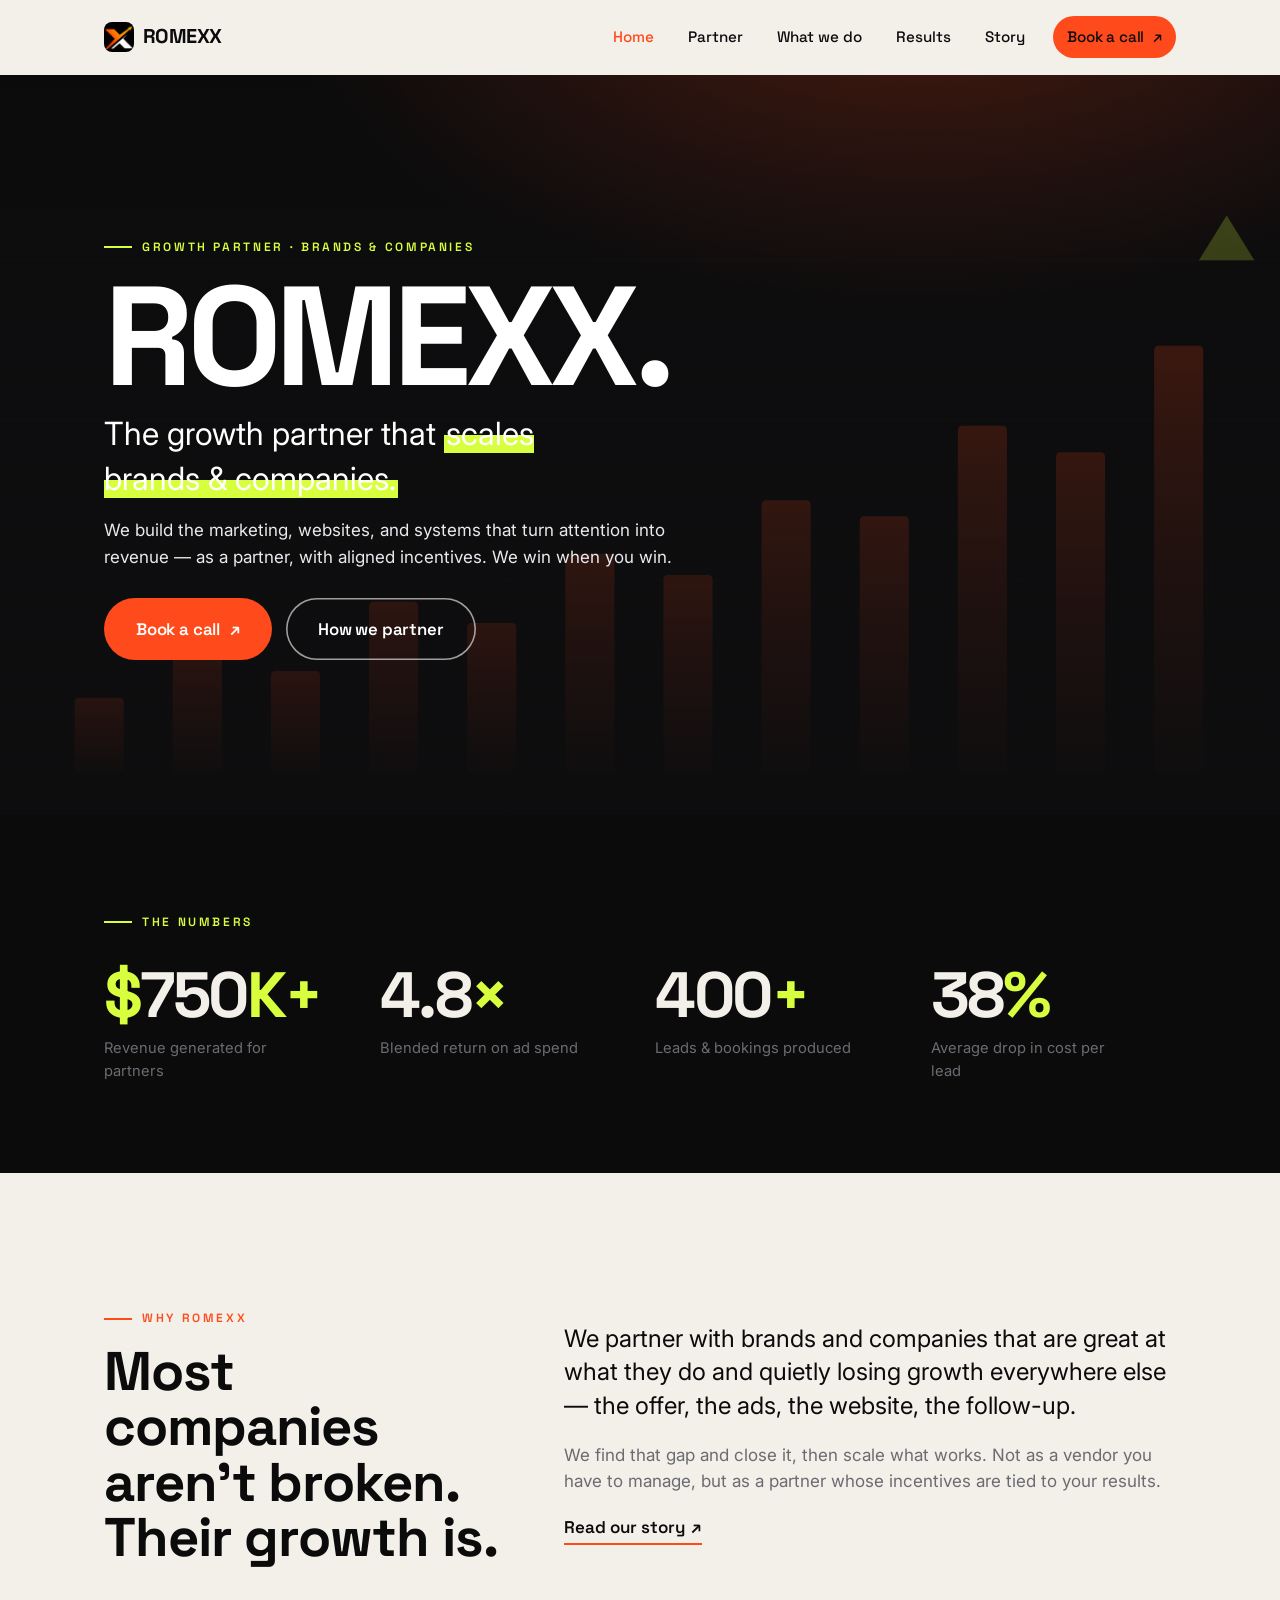
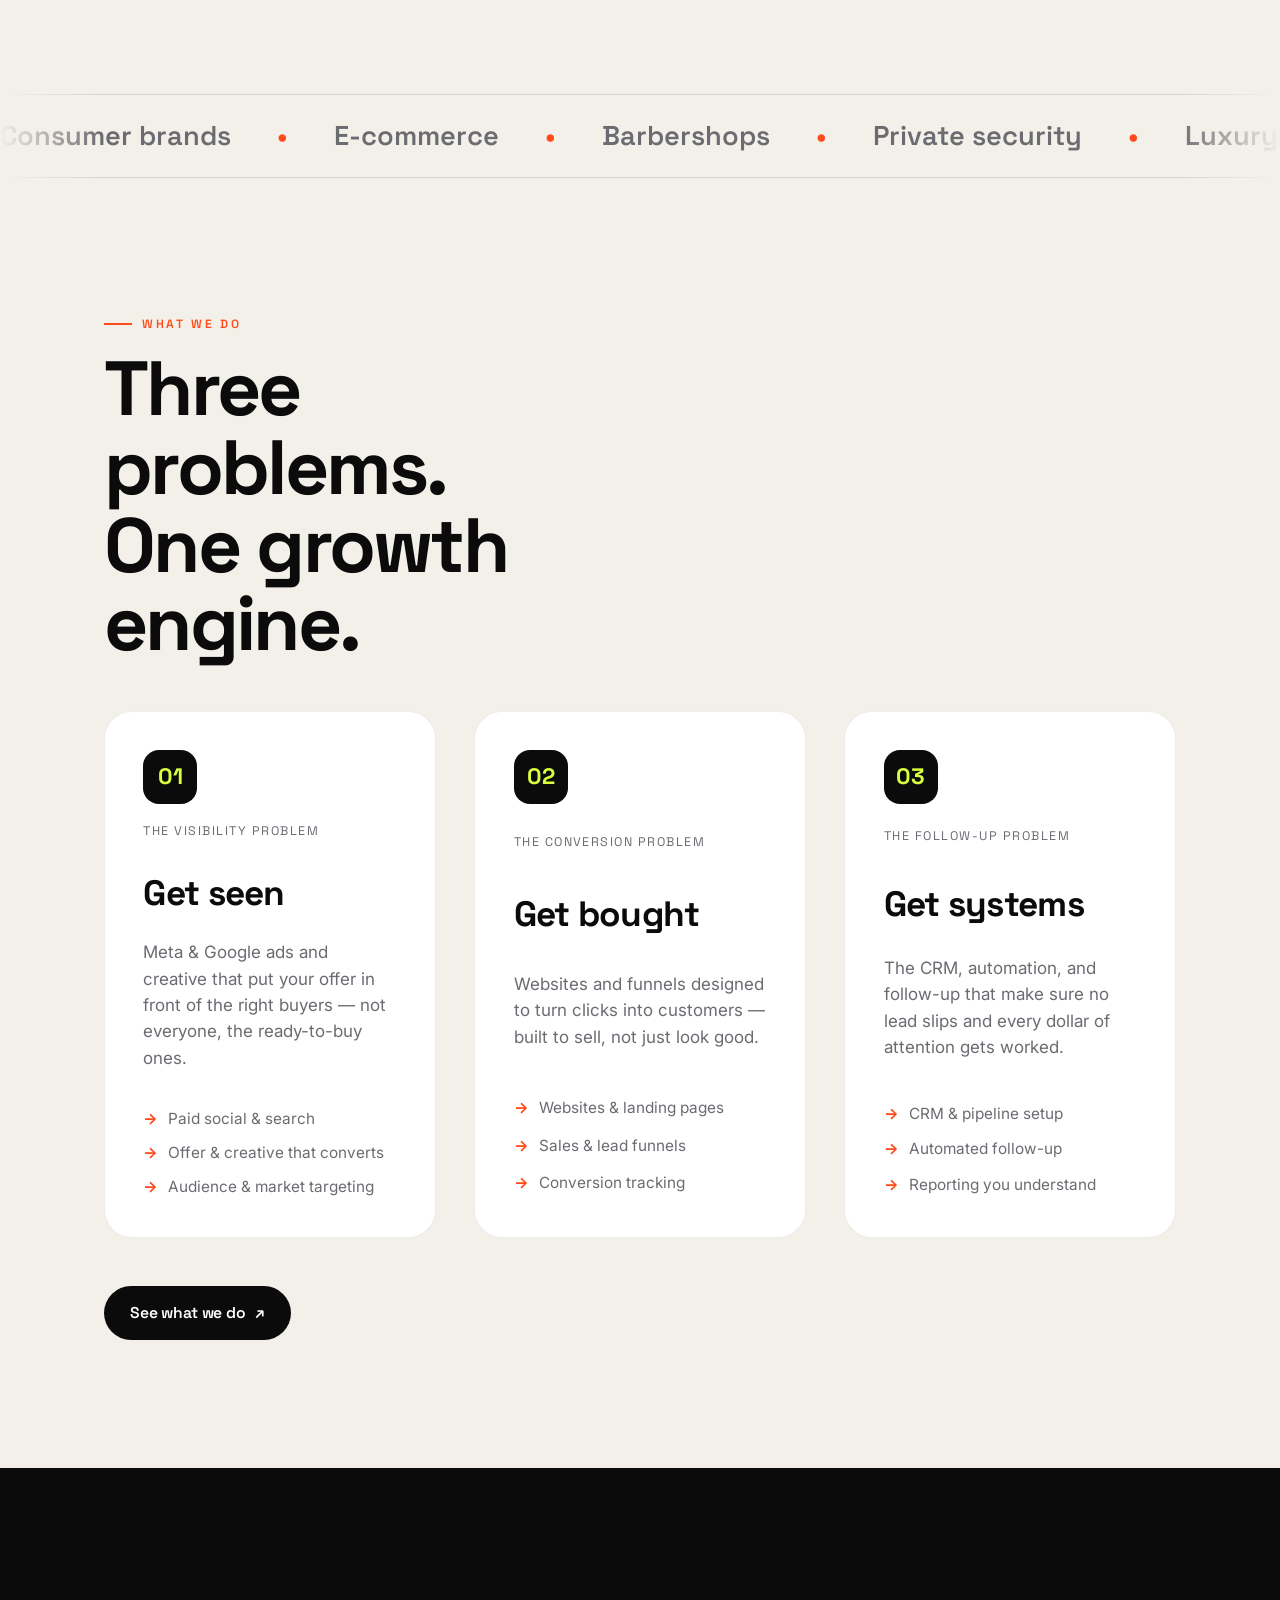
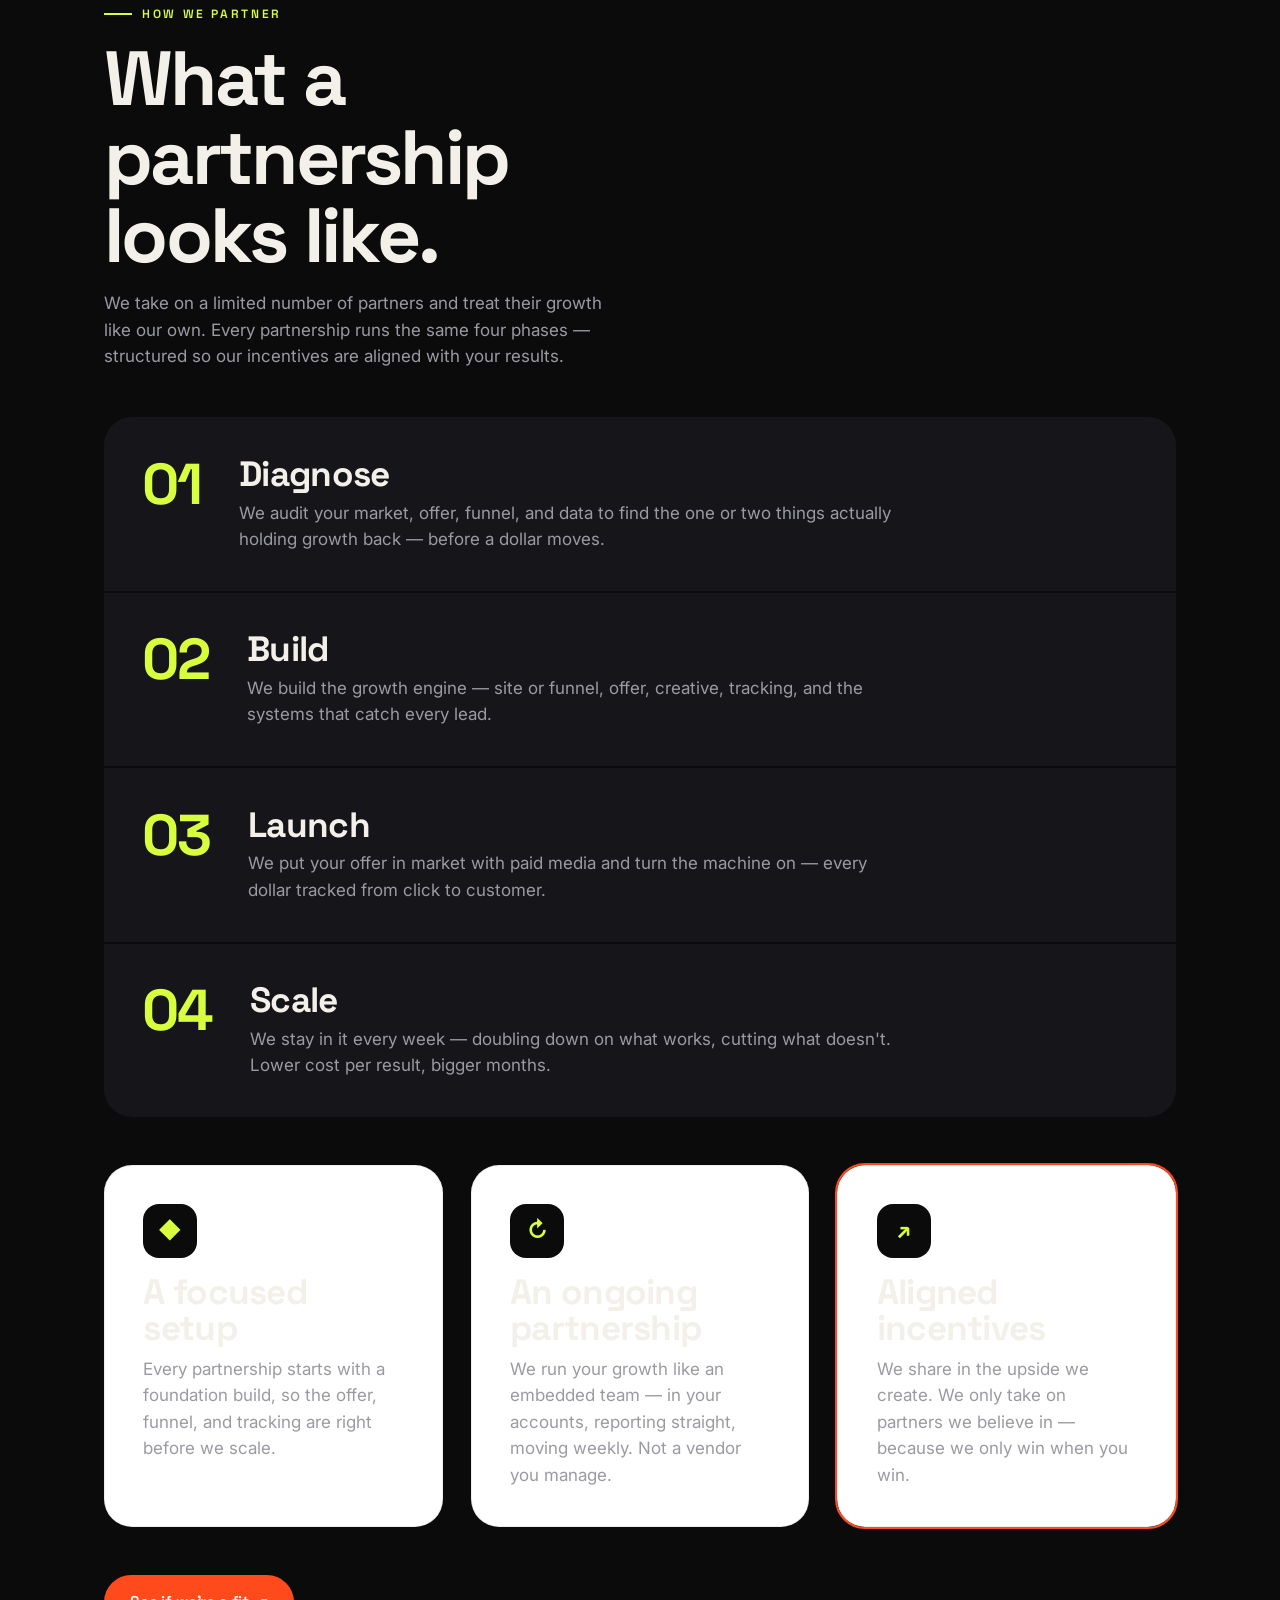
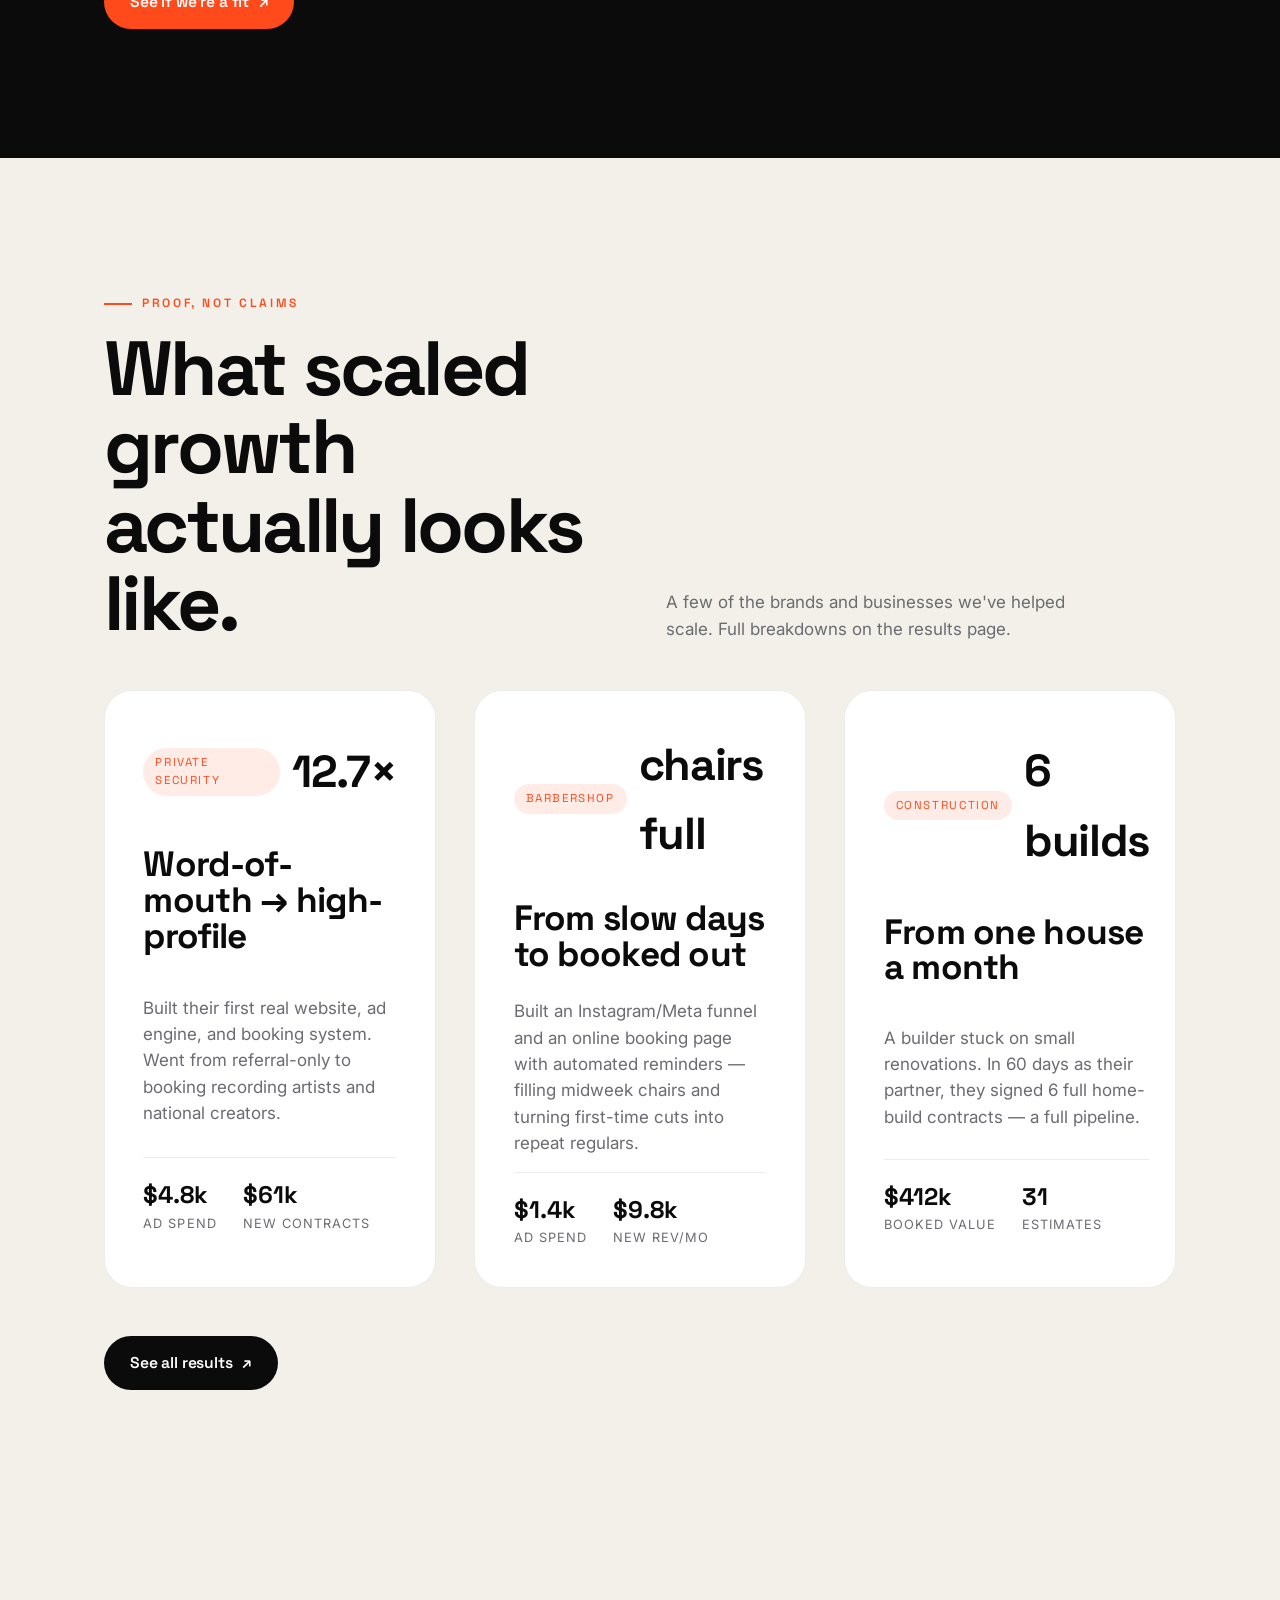
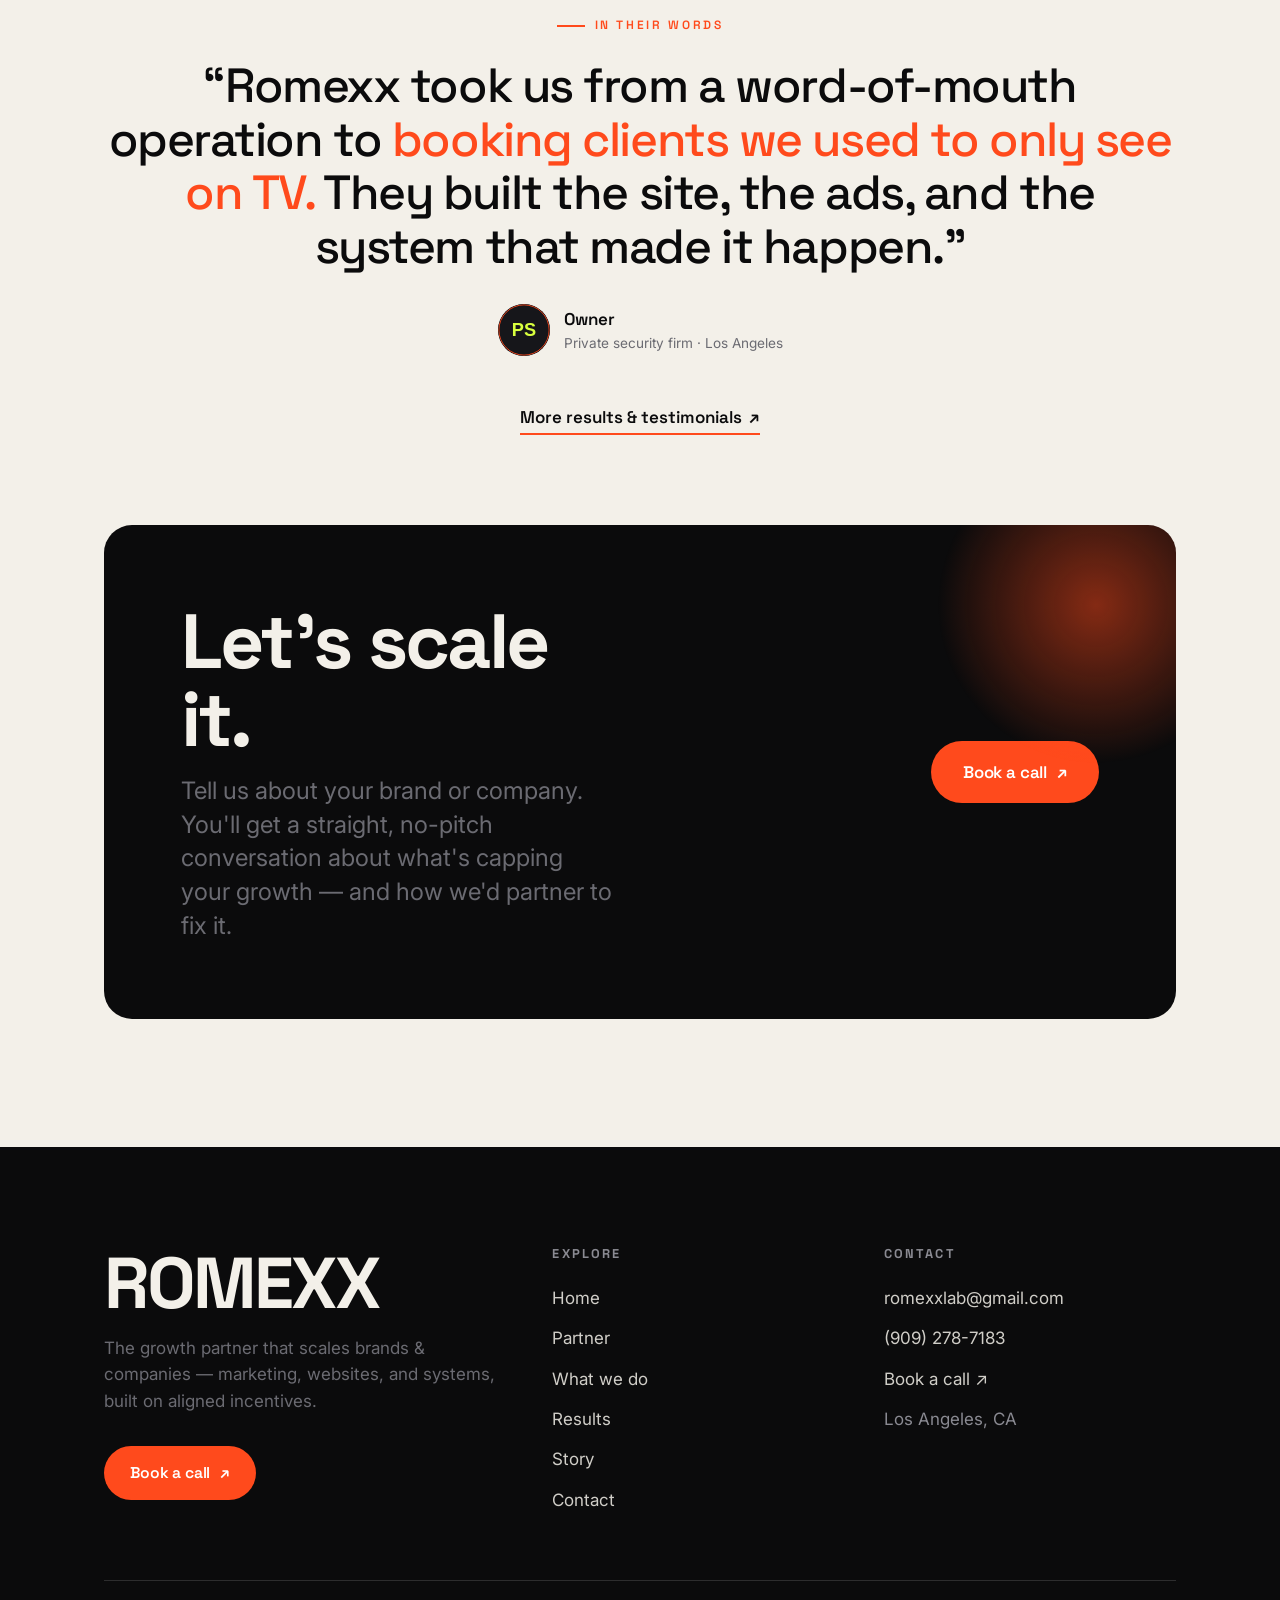
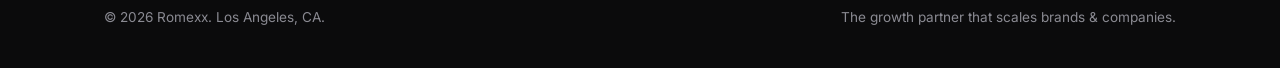
==== commit 56af6af4: "Homepage: modest stats + remove solar (marquee + featured), add barbershop" ====
--- a/index.html
+++ b/index.html
@@ -84,9 +84,9 @@
     <div class="wrap">
       <p class="eyebrow on-dark reveal">The numbers</p>
       <div class="stats-row mt-m">
-        <div class="stat reveal"><div class="num"><span class="unit">$</span><span data-count="3.2">0</span><span class="unit">M+</span></div><div class="label">Revenue generated for partners</div></div>
-        <div class="stat reveal d1"><div class="num"><span data-count="5.9">0</span><span class="unit">×</span></div><div class="label">Blended return on ad spend</div></div>
-        <div class="stat reveal d2"><div class="num"><span data-count="2400">0</span><span class="unit">+</span></div><div class="label">Qualified leads delivered</div></div>
+        <div class="stat reveal"><div class="num"><span class="unit">$</span><span data-count="750">0</span><span class="unit">K+</span></div><div class="label">Revenue generated for partners</div></div>
+        <div class="stat reveal d1"><div class="num"><span data-count="4.8">0</span><span class="unit">×</span></div><div class="label">Blended return on ad spend</div></div>
+        <div class="stat reveal d2"><div class="num"><span data-count="400">0</span><span class="unit">+</span></div><div class="label">Leads &amp; bookings produced</div></div>
         <div class="stat reveal d3"><div class="num"><span data-count="38">0</span><span class="unit">%</span></div><div class="label">Average drop in cost per lead</div></div>
       </div>
     </div>
@@ -110,7 +110,7 @@
   <!-- ===== INDUSTRIES MARQUEE ===== -->
   <div class="marquee">
     <div class="marquee-track">
-      <span>Consumer brands</span><span>E-commerce</span><span>Solar</span><span>Private security</span><span>Luxury transport</span><span>Construction</span><span>Coaching &amp; experts</span><span>Home services</span><span>Med spas</span>
+      <span>Consumer brands</span><span>E-commerce</span><span>Barbershops</span><span>Private security</span><span>Luxury transport</span><span>Construction</span><span>Coaching &amp; experts</span><span>Home services</span><span>Med spas</span>
     </div>
   </div>
 
@@ -193,10 +193,10 @@
           <div class="case-metrics"><div class="m"><div class="k">$4.8k</div><div class="l">Ad spend</div></div><div class="m"><div class="k">$61k</div><div class="l">New contracts</div></div></div>
         </article>
         <article class="card case reveal d1">
-          <div class="case-top"><span class="badge-cat">Solar</span><span class="roas">$1.0M</span></div>
-          <h3 class="h-md">A million-dollar month</h3>
-          <p class="muted">Built the entire marketing channel — ads, appointments, and pipeline. Last month it drove $1M in booked installations.</p>
-          <div class="case-metrics"><div class="m"><div class="k">340</div><div class="l">Leads / mo</div></div><div class="m"><div class="k">38</div><div class="l">Installs booked</div></div></div>
+          <div class="case-top"><span class="badge-cat">Barbershop</span><span class="roas">chairs full</span></div>
+          <h3 class="h-md">From slow days to booked out</h3>
+          <p class="muted">Built an Instagram/Meta funnel and an online booking page with automated reminders — filling midweek chairs and turning first-time cuts into repeat regulars.</p>
+          <div class="case-metrics"><div class="m"><div class="k">$1.4k</div><div class="l">Ad spend</div></div><div class="m"><div class="k">$9.8k</div><div class="l">New rev/mo</div></div></div>
         </article>
         <article class="card case reveal d2">
           <div class="case-top"><span class="badge-cat">Construction</span><span class="roas">6 builds</span></div>
